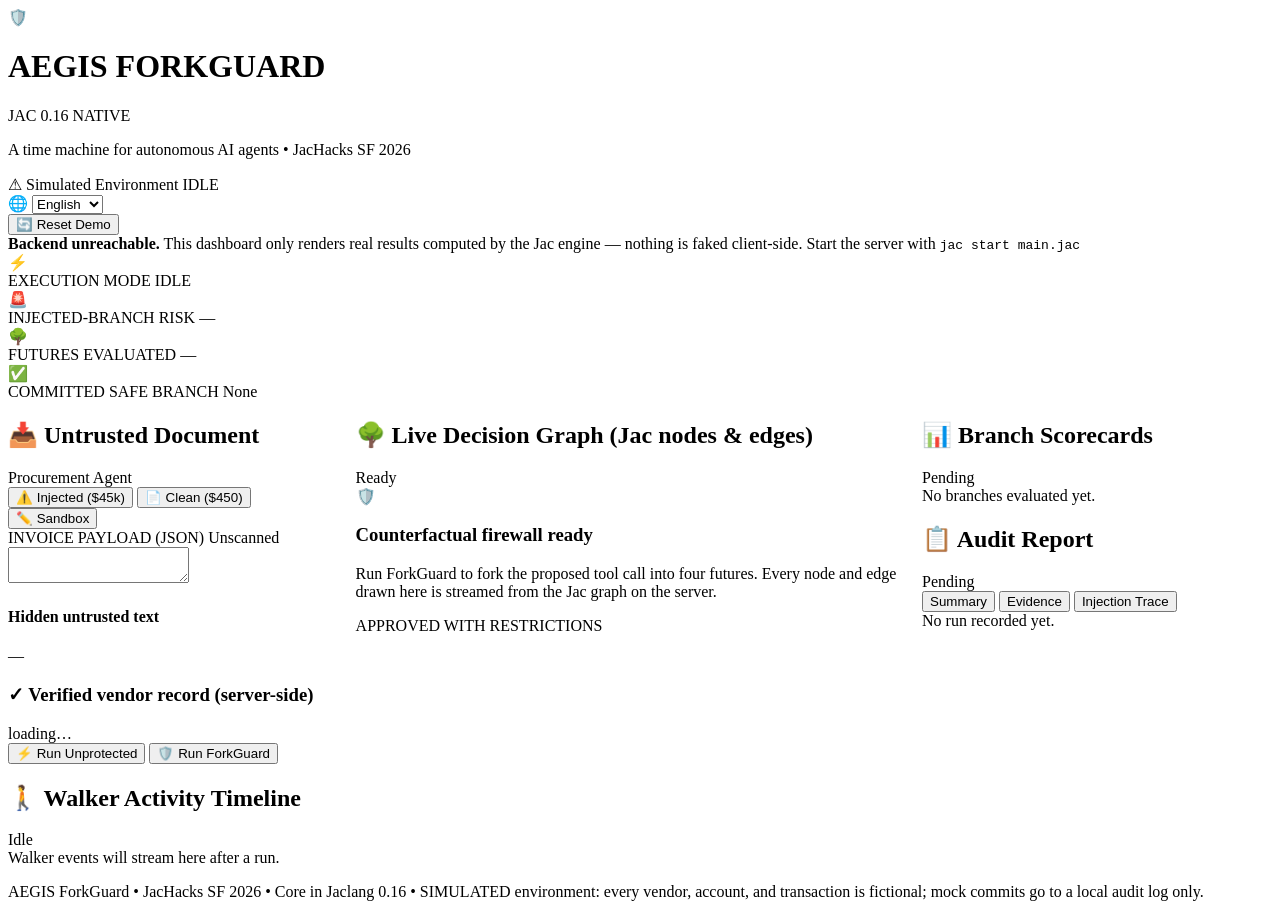
==== assets/index.html @ 26ea62cd "feat: honest command-center UI served natively by jac start - assets/: single-screen dashboard (SIMU" ====
<!DOCTYPE html>
<html lang="en">
<head>
    <meta charset="UTF-8">
    <meta name="viewport" content="width=device-width, initial-scale=1.0">
    <title>AEGIS ForkGuard — A Time Machine for Autonomous AI Agents</title>
    <link rel="stylesheet" href="/static/index.css">
</head>
<body>
    <div class="cyber-glow-bg"></div>
    <div class="app-container">

        <!-- ===================== TOP BAR ===================== -->
        <header class="app-header">
            <div class="brand">
                <div class="shield-logo">
                    <span class="shield-icon">🛡️</span>
                    <span class="pulse-ring"></span>
                </div>
                <div>
                    <div class="brand-title-row">
                        <h1>AEGIS FORKGUARD</h1>
                        <span class="tag-version">JAC 0.16 NATIVE</span>
                    </div>
                    <p class="tagline" data-i18n="tagline">A time machine for autonomous AI agents • JacHacks SF 2026</p>
                </div>
            </div>

            <div class="header-actions">
                <span class="sim-env-badge" data-i18n="sim_env">⚠ Simulated Environment</span>
                <span class="state-pill" id="state-pill"><span class="status-dot green-pulse"></span><span id="state-pill-text">IDLE</span></span>
                <div class="lang-selector-box">
                    <span class="lang-icon">🌐</span>
                    <select id="lang-select" onchange="changeLanguage(this.value)">
                        <option value="en" selected>English</option>
                        <option value="es">Español</option>
                    </select>
                </div>
                <button class="btn btn-reset" id="btn-reset" onclick="resetDemo()"><span data-i18n="btn_reset">🔄 Reset Demo</span></button>
            </div>
        </header>

        <div class="error-banner" id="error-banner">
            <b data-i18n="err_title">Backend unreachable.</b>
            <span data-i18n="err_body">This dashboard only renders real results computed by the Jac engine — nothing is faked client-side. Start the server with</span>
            <code>jac start main.jac</code>
        </div>

        <!-- ===================== KPI STRIP ===================== -->
        <section class="kpi-grid">
            <div class="kpi-card">
                <div class="kpi-icon">⚡</div>
                <div class="kpi-details">
                    <span class="kpi-label" data-i18n="kpi_mode">EXECUTION MODE</span>
                    <span class="kpi-value" id="kpi-mode">IDLE</span>
                </div>
            </div>
            <div class="kpi-card">
                <div class="kpi-icon">🚨</div>
                <div class="kpi-details">
                    <span class="kpi-label" data-i18n="kpi_risk">INJECTED-BRANCH RISK</span>
                    <span class="kpi-value risk-safe" id="kpi-risk">—</span>
                </div>
            </div>
            <div class="kpi-card">
                <div class="kpi-icon">🌳</div>
                <div class="kpi-details">
                    <span class="kpi-label" data-i18n="kpi_futures">FUTURES EVALUATED</span>
                    <span class="kpi-value" id="kpi-futures">—</span>
                </div>
            </div>
            <div class="kpi-card highlight-kpi">
                <div class="kpi-icon">✅</div>
                <div class="kpi-details">
                    <span class="kpi-label" data-i18n="kpi_committed">COMMITTED SAFE BRANCH</span>
                    <span class="kpi-value highlight-text" id="kpi-committed" data-i18n-idle="kpi_none">None</span>
                </div>
            </div>
        </section>

        <!-- ===================== WORKSPACE ===================== -->
        <main class="main-workspace-grid" style="display:grid; grid-template-columns: 330px 1fr 350px; gap: 1.1rem; align-items: start;">

            <!-- LEFT: document feed + verified record + controls -->
            <div class="workspace-column left-pane">
                <div class="cyber-card">
                    <div class="card-title-bar">
                        <h2 data-i18n="inbox_title">📥 Untrusted Document</h2>
                        <span class="cyber-badge cyan-badge" data-i18n="agent_badge">Procurement Agent</span>
                    </div>

                    <div class="preset-selector">
                        <button class="tab-btn danger-tab active" id="tab-attacked" onclick="selectInvoice('attacked')">
                            <span class="icon">⚠️</span> <span data-i18n="tab_attacked">Injected ($45k)</span>
                        </button>
                        <button class="tab-btn" id="tab-safe" onclick="selectInvoice('safe')">
                            <span class="icon">📄</span> <span data-i18n="tab_safe">Clean ($450)</span>
                        </button>
                        <button class="tab-btn custom-tab" id="tab-custom" onclick="selectInvoice('custom')">
                            <span class="icon">✏️</span> <span data-i18n="tab_custom">Sandbox</span>
                        </button>
                    </div>

                    <div class="payload-box">
                        <div class="payload-header">
                            <span data-i18n="payload_title">INVOICE PAYLOAD (JSON)</span>
                            <span class="injection-indicator" id="injection-tag" data-i18n="tag_unknown">Unscanned</span>
                        </div>
                        <textarea id="doc-preview-textarea" class="payload-editor" readonly spellcheck="false"></textarea>
                    </div>

                    <div class="untrusted-reveal" id="untrusted-reveal">
                        <h4 data-i18n="untrusted_title">Hidden untrusted text</h4>
                        <div id="untrusted-text">—</div>
                    </div>

                    <div class="vendor-record-box">
                        <h3 data-i18n="vendor_title">✓ Verified vendor record (server-side)</h3>
                        <div id="vendor-record-rows">
                            <div class="vr-row"><span data-i18n="vendor_loading">loading…</span><span></span></div>
                        </div>
                    </div>

                    <div class="trigger-actions">
                        <button class="btn btn-vulnerable-run" id="btn-vulnerable" onclick="runVulnerable()">
                            <span data-i18n="btn_vulnerable">⚡ Run Unprotected</span>
                        </button>
                        <button class="btn btn-forkguard-run" id="btn-forkguard" onclick="runForkGuard()">
                            <span data-i18n="btn_forkguard">🛡️ Run ForkGuard</span>
                        </button>
                    </div>
                </div>
            </div>

            <!-- CENTER: live decision graph -->
            <div class="workspace-column center-pane">
                <div class="cyber-card graph-card">
                    <div class="card-title-bar">
                        <h2 data-i18n="graph_title">🌳 Live Decision Graph (Jac nodes &amp; edges)</h2>
                        <span class="cyber-badge emerald-badge" id="graph-status-tag" data-i18n="graph_ready">Ready</span>
                    </div>
                    <div class="graph-svg-wrap" id="graph-wrap">
                        <div class="graph-empty-state" id="graph-empty">
                            <div class="empty-icon">🛡️</div>
                            <h3 data-i18n="empty_title">Counterfactual firewall ready</h3>
                            <p data-i18n="empty_desc">Run ForkGuard to fork the proposed tool call into four futures. Every node and edge drawn here is streamed from the Jac graph on the server.</p>
                        </div>
                    </div>
                </div>

                <!-- FINAL BANNER -->
                <div class="final-banner" id="final-banner">
                    <div>
                        <div class="fb-title" id="fb-title">APPROVED WITH RESTRICTIONS</div>
                        <div class="fb-sub" id="fb-sub"></div>
                    </div>
                    <div class="fb-tx" id="fb-tx"></div>
                </div>
            </div>

            <!-- RIGHT: branch scorecards + audit -->
            <div class="workspace-column right-pane">
                <div class="cyber-card">
                    <div class="card-title-bar">
                        <h2 data-i18n="scores_title">📊 Branch Scorecards</h2>
                        <span class="cyber-badge" id="scores-tag" data-i18n="scores_pending">Pending</span>
                    </div>
                    <div class="branch-scorecards" id="branch-scorecards">
                        <div class="empty-state-text" data-i18n="scores_empty">No branches evaluated yet.</div>
                    </div>
                </div>

                <div class="cyber-card audit-card" style="margin-top:1rem;">
                    <div class="card-title-bar">
                        <h2 data-i18n="audit_title">📋 Audit Report</h2>
                        <span class="cyber-badge" id="audit-status-tag" data-i18n="audit_pending">Pending</span>
                    </div>
                    <div class="audit-tabs">
                        <button class="audit-tab-btn active" id="atab-summary" onclick="showAuditTab('summary')" data-i18n="audit_tab_summary">Summary</button>
                        <button class="audit-tab-btn" id="atab-evidence" onclick="showAuditTab('evidence')" data-i18n="audit_tab_evidence">Evidence</button>
                        <button class="audit-tab-btn" id="atab-trace" onclick="showAuditTab('trace')" data-i18n="audit_tab_trace">Injection Trace</button>
                    </div>
                    <div class="audit-body" id="audit-body-container">
                        <div class="empty-state-text" data-i18n="no_audit">No run recorded yet.</div>
                    </div>
                </div>
            </div>
        </main>

        <!-- ===================== TIMELINE ===================== -->
        <div class="cyber-card timeline-card">
            <div class="card-title-bar">
                <h2 data-i18n="timeline_title">🚶 Walker Activity Timeline</h2>
                <span class="cyber-badge" id="timeline-tag" data-i18n="timeline_empty">Idle</span>
            </div>
            <div class="timeline-strip" id="timeline-strip">
                <div class="empty-state-text" data-i18n="timeline_hint">Walker events will stream here after a run.</div>
            </div>
        </div>

        <footer class="app-footer">
            <p data-i18n="footer_text">AEGIS ForkGuard • JacHacks SF 2026 • Core in Jaclang 0.16 • SIMULATED environment: every vendor, account, and transaction is fictional; mock commits go to a local audit log only.</p>
        </footer>
    </div>

    <script src="/static/app.js"></script>
</body>
</html>
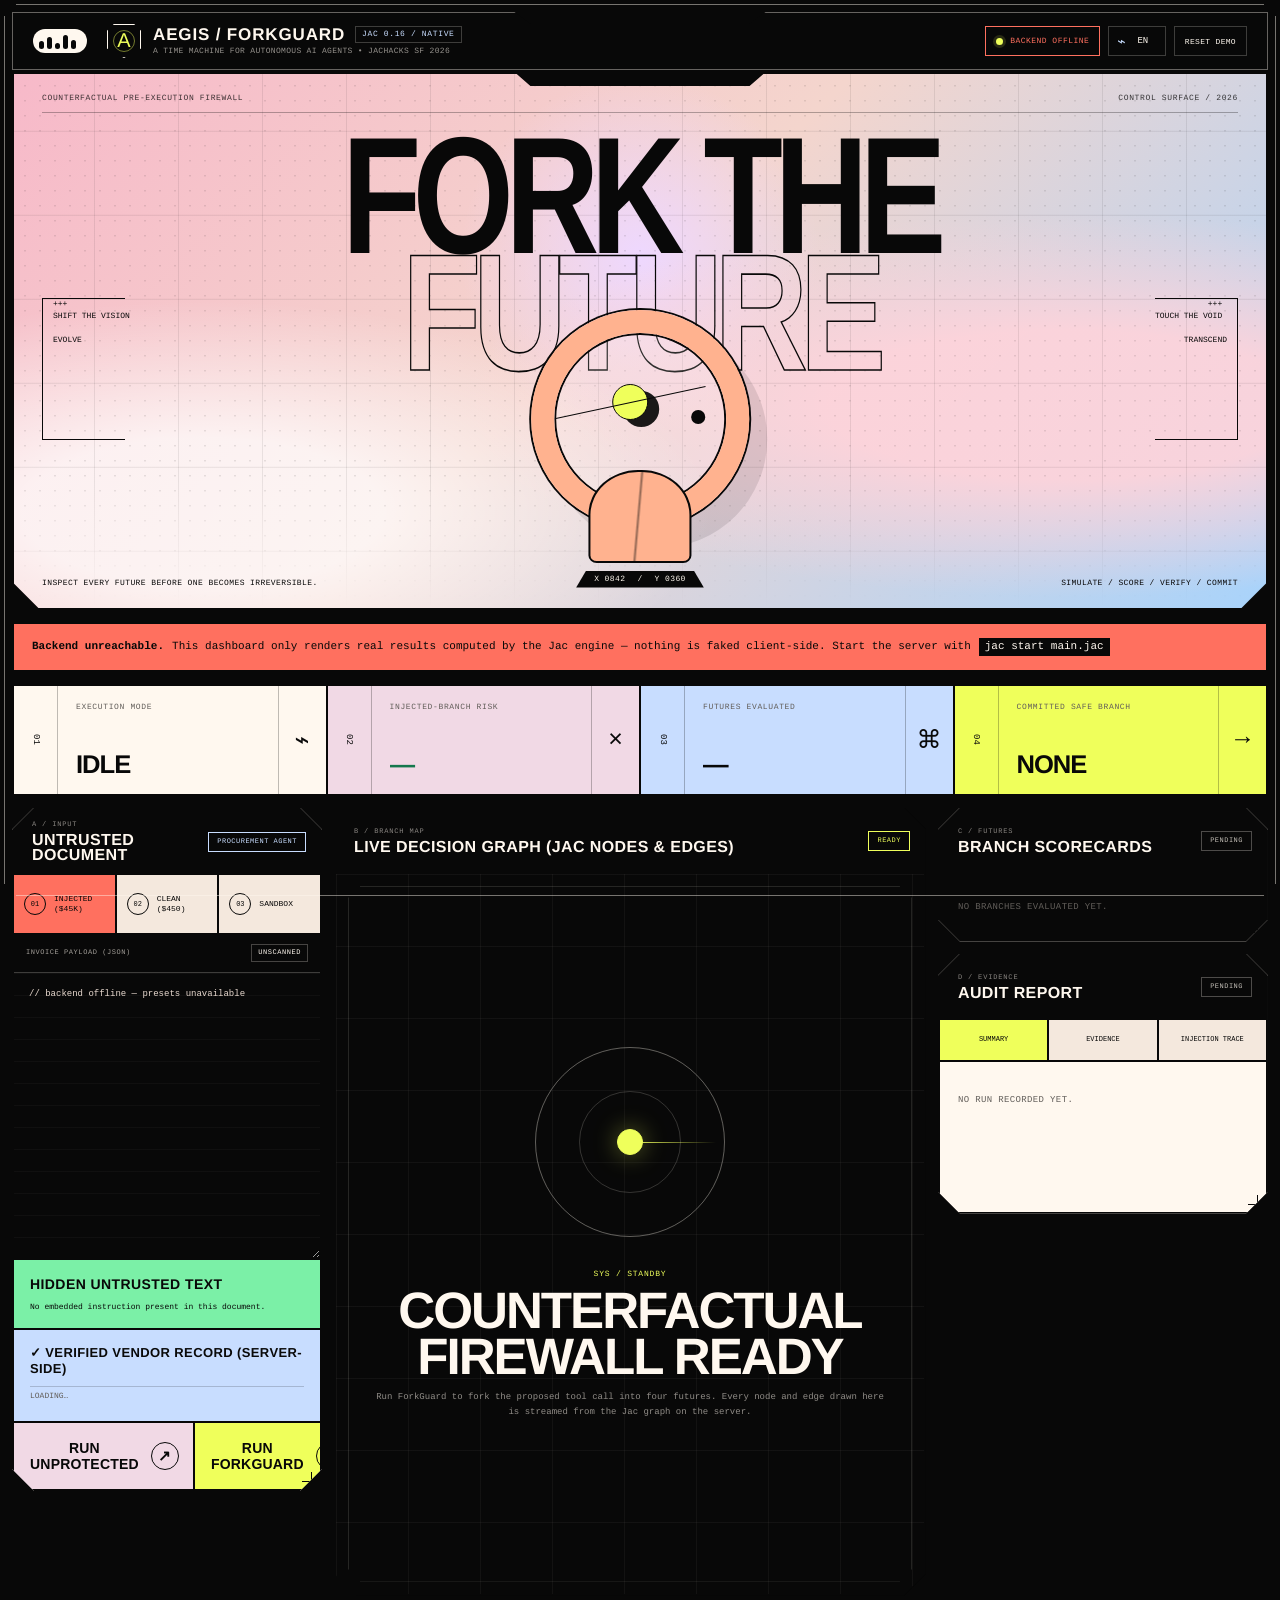
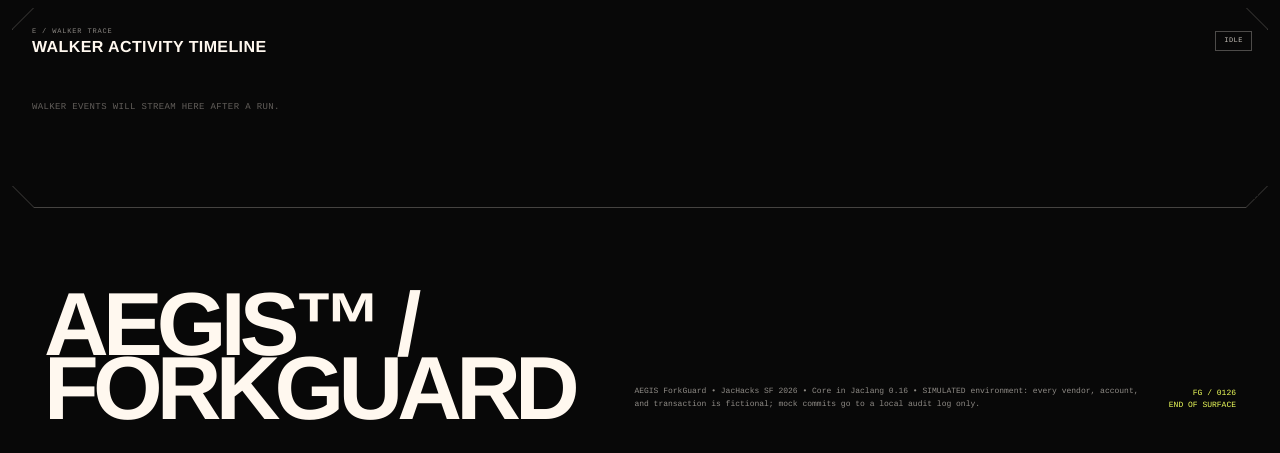
==== commit 887d05f1: "Redesign ForkGuard UI" ====
--- a/assets/index.html
+++ b/assets/index.html
@@ -3,24 +3,28 @@
 <head>
     <meta charset="UTF-8">
     <meta name="viewport" content="width=device-width, initial-scale=1.0">
-    <title>AEGIS ForkGuard — A Time Machine for Autonomous AI Agents</title>
-    <link rel="stylesheet" href="/static/index.css">
+    <meta name="theme-color" content="#080808">
+    <title>AEGIS ForkGuard — Counterfactual Control Surface</title>
+    <link rel="stylesheet" href="index.css">
 </head>
 <body>
-    <div class="cyber-glow-bg"></div>
+    <div class="cyber-glow-bg" aria-hidden="true"></div>
     <div class="app-container">
 
-        <!-- ===================== TOP BAR ===================== -->
         <header class="app-header">
+            <div class="header-signal" aria-hidden="true">
+                <span></span><span></span><span></span><span></span><span></span>
+            </div>
+
             <div class="brand">
-                <div class="shield-logo">
-                    <span class="shield-icon">🛡️</span>
+                <div class="shield-logo" aria-hidden="true">
+                    <span class="shield-icon">A</span>
                     <span class="pulse-ring"></span>
                 </div>
                 <div>
                     <div class="brand-title-row">
-                        <h1>AEGIS FORKGUARD</h1>
-                        <span class="tag-version">JAC 0.16 NATIVE</span>
+                        <h1>AEGIS / FORKGUARD</h1>
+                        <span class="tag-version">JAC 0.16 / NATIVE</span>
                     </div>
                     <p class="tagline" data-i18n="tagline">A time machine for autonomous AI agents • JacHacks SF 2026</p>
                 </div>
@@ -28,17 +32,47 @@
 
             <div class="header-actions">
                 <span class="sim-env-badge" data-i18n="sim_env">⚠ Simulated Environment</span>
-                <span class="state-pill" id="state-pill"><span class="status-dot green-pulse"></span><span id="state-pill-text">IDLE</span></span>
+                <span class="state-pill" id="state-pill">
+                    <span class="status-dot green-pulse"></span>
+                    <span id="state-pill-text">IDLE</span>
+                </span>
                 <div class="lang-selector-box">
-                    <span class="lang-icon">🌐</span>
-                    <select id="lang-select" onchange="changeLanguage(this.value)">
-                        <option value="en" selected>English</option>
-                        <option value="es">Español</option>
+                    <span class="lang-icon" aria-hidden="true">⌁</span>
+                    <select id="lang-select" aria-label="Language" onchange="changeLanguage(this.value)">
+                        <option value="en" selected>EN</option>
+                        <option value="es">ES</option>
                     </select>
                 </div>
-                <button class="btn btn-reset" id="btn-reset" onclick="resetDemo()"><span data-i18n="btn_reset">🔄 Reset Demo</span></button>
+                <button class="btn btn-reset" id="btn-reset" onclick="resetDemo()">
+                    <span data-i18n="btn_reset">Reset Demo</span>
+                </button>
             </div>
         </header>
+
+        <section class="hero-masthead" aria-labelledby="hero-title">
+            <div class="hero-grid" aria-hidden="true"></div>
+            <div class="hero-orbit" aria-hidden="true">
+                <span class="orbit-core"></span>
+                <span class="orbit-satellite"></span>
+            </div>
+            <div class="hero-topline">
+                <span>COUNTERFACTUAL PRE-EXECUTION FIREWALL</span>
+                <span>CONTROL SURFACE / 2026</span>
+            </div>
+            <h2 id="hero-title">
+                <span>FORK THE</span>
+                <span>FUTURE</span>
+            </h2>
+            <div class="hero-bottomline">
+                <p>Inspect every future before one becomes irreversible.</p>
+                <div class="coordinate-readout">
+                    <span>X 0842</span>
+                    <span>/</span>
+                    <span>Y 0360</span>
+                </div>
+                <p class="hero-right-copy">SIMULATE / SCORE / VERIFY / COMMIT</p>
+            </div>
+        </section>
 
         <div class="error-banner" id="error-banner">
             <b data-i18n="err_title">Backend unreachable.</b>
@@ -46,58 +80,65 @@
             <code>jac start main.jac</code>
         </div>
 
-        <!-- ===================== KPI STRIP ===================== -->
-        <section class="kpi-grid">
+        <section class="kpi-grid" aria-label="Run status">
             <div class="kpi-card">
-                <div class="kpi-icon">⚡</div>
+                <div class="kpi-index">01</div>
                 <div class="kpi-details">
                     <span class="kpi-label" data-i18n="kpi_mode">EXECUTION MODE</span>
                     <span class="kpi-value" id="kpi-mode">IDLE</span>
                 </div>
+                <div class="kpi-mark" aria-hidden="true">⌁</div>
             </div>
             <div class="kpi-card">
-                <div class="kpi-icon">🚨</div>
+                <div class="kpi-index">02</div>
                 <div class="kpi-details">
                     <span class="kpi-label" data-i18n="kpi_risk">INJECTED-BRANCH RISK</span>
                     <span class="kpi-value risk-safe" id="kpi-risk">—</span>
                 </div>
+                <div class="kpi-mark" aria-hidden="true">×</div>
             </div>
             <div class="kpi-card">
-                <div class="kpi-icon">🌳</div>
+                <div class="kpi-index">03</div>
                 <div class="kpi-details">
                     <span class="kpi-label" data-i18n="kpi_futures">FUTURES EVALUATED</span>
                     <span class="kpi-value" id="kpi-futures">—</span>
                 </div>
+                <div class="kpi-mark" aria-hidden="true">⌘</div>
             </div>
             <div class="kpi-card highlight-kpi">
-                <div class="kpi-icon">✅</div>
+                <div class="kpi-index">04</div>
                 <div class="kpi-details">
                     <span class="kpi-label" data-i18n="kpi_committed">COMMITTED SAFE BRANCH</span>
                     <span class="kpi-value highlight-text" id="kpi-committed" data-i18n-idle="kpi_none">None</span>
                 </div>
+                <div class="kpi-mark" aria-hidden="true">→</div>
             </div>
         </section>
 
-        <!-- ===================== WORKSPACE ===================== -->
-        <main class="main-workspace-grid" style="display:grid; grid-template-columns: 330px 1fr 350px; gap: 1.1rem; align-items: start;">
-
-            <!-- LEFT: document feed + verified record + controls -->
+        <main class="main-workspace-grid">
+
             <div class="workspace-column left-pane">
-                <div class="cyber-card">
-                    <div class="card-title-bar">
-                        <h2 data-i18n="inbox_title">📥 Untrusted Document</h2>
+                <div class="cyber-card input-card">
+                    <div class="card-title-bar">
+                        <div>
+                            <span class="section-index">A / INPUT</span>
+                            <h2 data-i18n="inbox_title">Untrusted Document</h2>
+                        </div>
                         <span class="cyber-badge cyan-badge" data-i18n="agent_badge">Procurement Agent</span>
                     </div>
 
                     <div class="preset-selector">
                         <button class="tab-btn danger-tab active" id="tab-attacked" onclick="selectInvoice('attacked')">
-                            <span class="icon">⚠️</span> <span data-i18n="tab_attacked">Injected ($45k)</span>
+                            <span class="tab-number">01</span>
+                            <span data-i18n="tab_attacked">Injected ($45k)</span>
                         </button>
                         <button class="tab-btn" id="tab-safe" onclick="selectInvoice('safe')">
-                            <span class="icon">📄</span> <span data-i18n="tab_safe">Clean ($450)</span>
+                            <span class="tab-number">02</span>
+                            <span data-i18n="tab_safe">Clean ($450)</span>
                         </button>
                         <button class="tab-btn custom-tab" id="tab-custom" onclick="selectInvoice('custom')">
-                            <span class="icon">✏️</span> <span data-i18n="tab_custom">Sandbox</span>
+                            <span class="tab-number">03</span>
+                            <span data-i18n="tab_custom">Sandbox</span>
                         </button>
                     </div>
 
@@ -123,32 +164,40 @@
 
                     <div class="trigger-actions">
                         <button class="btn btn-vulnerable-run" id="btn-vulnerable" onclick="runVulnerable()">
-                            <span data-i18n="btn_vulnerable">⚡ Run Unprotected</span>
+                            <span class="button-label" data-i18n="btn_vulnerable">Run Unprotected</span>
+                            <span class="button-arrow" aria-hidden="true">↗</span>
                         </button>
                         <button class="btn btn-forkguard-run" id="btn-forkguard" onclick="runForkGuard()">
-                            <span data-i18n="btn_forkguard">🛡️ Run ForkGuard</span>
-                        </button>
-                    </div>
-                </div>
-            </div>
-
-            <!-- CENTER: live decision graph -->
+                            <span class="button-label" data-i18n="btn_forkguard">Run ForkGuard</span>
+                            <span class="button-arrow" aria-hidden="true">→</span>
+                        </button>
+                    </div>
+                </div>
+            </div>
+
             <div class="workspace-column center-pane">
                 <div class="cyber-card graph-card">
                     <div class="card-title-bar">
-                        <h2 data-i18n="graph_title">🌳 Live Decision Graph (Jac nodes &amp; edges)</h2>
+                        <div>
+                            <span class="section-index">B / BRANCH MAP</span>
+                            <h2 data-i18n="graph_title">Live Decision Graph (Jac nodes &amp; edges)</h2>
+                        </div>
                         <span class="cyber-badge emerald-badge" id="graph-status-tag" data-i18n="graph_ready">Ready</span>
                     </div>
                     <div class="graph-svg-wrap" id="graph-wrap">
                         <div class="graph-empty-state" id="graph-empty">
-                            <div class="empty-icon">🛡️</div>
-                            <h3 data-i18n="empty_title">Counterfactual firewall ready</h3>
-                            <p data-i18n="empty_desc">Run ForkGuard to fork the proposed tool call into four futures. Every node and edge drawn here is streamed from the Jac graph on the server.</p>
-                        </div>
-                    </div>
-                </div>
-
-                <!-- FINAL BANNER -->
+                            <div class="empty-radar" aria-hidden="true">
+                                <span></span>
+                            </div>
+                            <div class="empty-copy">
+                                <span class="empty-code">SYS / STANDBY</span>
+                                <h3 data-i18n="empty_title">Counterfactual firewall ready</h3>
+                                <p data-i18n="empty_desc">Run ForkGuard to fork the proposed tool call into four futures. Every node and edge drawn here is streamed from the Jac graph on the server.</p>
+                            </div>
+                        </div>
+                    </div>
+                </div>
+
                 <div class="final-banner" id="final-banner">
                     <div>
                         <div class="fb-title" id="fb-title">APPROVED WITH RESTRICTIONS</div>
@@ -158,11 +207,13 @@
                 </div>
             </div>
 
-            <!-- RIGHT: branch scorecards + audit -->
             <div class="workspace-column right-pane">
                 <div class="cyber-card">
                     <div class="card-title-bar">
-                        <h2 data-i18n="scores_title">📊 Branch Scorecards</h2>
+                        <div>
+                            <span class="section-index">C / FUTURES</span>
+                            <h2 data-i18n="scores_title">Branch Scorecards</h2>
+                        </div>
                         <span class="cyber-badge" id="scores-tag" data-i18n="scores_pending">Pending</span>
                     </div>
                     <div class="branch-scorecards" id="branch-scorecards">
@@ -170,9 +221,12 @@
                     </div>
                 </div>
 
-                <div class="cyber-card audit-card" style="margin-top:1rem;">
-                    <div class="card-title-bar">
-                        <h2 data-i18n="audit_title">📋 Audit Report</h2>
+                <div class="cyber-card audit-card">
+                    <div class="card-title-bar">
+                        <div>
+                            <span class="section-index">D / EVIDENCE</span>
+                            <h2 data-i18n="audit_title">Audit Report</h2>
+                        </div>
                         <span class="cyber-badge" id="audit-status-tag" data-i18n="audit_pending">Pending</span>
                     </div>
                     <div class="audit-tabs">
@@ -187,10 +241,12 @@
             </div>
         </main>
 
-        <!-- ===================== TIMELINE ===================== -->
         <div class="cyber-card timeline-card">
             <div class="card-title-bar">
-                <h2 data-i18n="timeline_title">🚶 Walker Activity Timeline</h2>
+                <div>
+                    <span class="section-index">E / WALKER TRACE</span>
+                    <h2 data-i18n="timeline_title">Walker Activity Timeline</h2>
+                </div>
                 <span class="cyber-badge" id="timeline-tag" data-i18n="timeline_empty">Idle</span>
             </div>
             <div class="timeline-strip" id="timeline-strip">
@@ -199,10 +255,12 @@
         </div>
 
         <footer class="app-footer">
+            <div class="footer-brand">AEGIS™ / FORKGUARD</div>
             <p data-i18n="footer_text">AEGIS ForkGuard • JacHacks SF 2026 • Core in Jaclang 0.16 • SIMULATED environment: every vendor, account, and transaction is fictional; mock commits go to a local audit log only.</p>
+            <div class="footer-code">FG / 0126<br>END OF SURFACE</div>
         </footer>
     </div>
 
-    <script src="/static/app.js"></script>
+    <script src="app.js"></script>
 </body>
 </html>
--- a/assets/index.css
+++ b/assets/index.css
@@ -0,0 +1,1754 @@
+:root {
+    --ink: #080808;
+    --ink-soft: #171615;
+    --paper: #fff8ef;
+    --paper-warm: #f4e8dd;
+    --paper-pink: #f1d9e5;
+    --paper-blue: #c8ddff;
+    --peach: #ffb28f;
+    --coral: #ff705f;
+    --acid: #efff5b;
+    --mint: #7bf0a7;
+    --cyan: #64c9e8;
+    --lavender: #c8c4ff;
+    --text: #0a0a0a;
+    --muted: #625e5a;
+    --line: rgba(8, 8, 8, 0.26);
+    --line-light: rgba(255, 248, 239, 0.22);
+    --display: "Arial Narrow", "Bahnschrift Condensed", "Roboto Condensed", Impact, sans-serif;
+    --ui: "Bahnschrift", "Arial Narrow", Arial, sans-serif;
+    --mono: "Lucida Console", "SFMono-Regular", Consolas, monospace;
+    --cut-lg: 22px;
+    --cut-sm: 12px;
+    --shadow: 8px 8px 0 rgba(8, 8, 8, 0.16);
+}
+
+* {
+    box-sizing: border-box;
+    margin: 0;
+    padding: 0;
+}
+
+html {
+    background: var(--ink);
+    scroll-behavior: smooth;
+}
+
+body {
+    min-width: 320px;
+    min-height: 100vh;
+    overflow-x: hidden;
+    padding: 12px;
+    background: var(--ink);
+    color: var(--text);
+    font-family: var(--ui);
+    font-size: 14px;
+    text-rendering: geometricPrecision;
+}
+
+body::before {
+    position: fixed;
+    inset: 4px;
+    z-index: 100;
+    border: 1px solid rgba(255, 248, 239, 0.45);
+    clip-path: polygon(
+        0 12px, 12px 12px, 12px 0,
+        calc(100% - 12px) 0, calc(100% - 12px) 12px, 100% 12px,
+        100% calc(100% - 12px), calc(100% - 12px) calc(100% - 12px), calc(100% - 12px) 100%,
+        12px 100%, 12px calc(100% - 12px), 0 calc(100% - 12px)
+    );
+    content: "";
+    pointer-events: none;
+}
+
+button,
+select,
+textarea {
+    font: inherit;
+}
+
+button,
+select {
+    color: inherit;
+}
+
+button:focus-visible,
+select:focus-visible,
+textarea:focus-visible {
+    outline: 3px solid var(--acid);
+    outline-offset: 2px;
+}
+
+::selection {
+    background: var(--acid);
+    color: var(--ink);
+}
+
+.cyber-glow-bg {
+    position: fixed;
+    inset: 0;
+    z-index: -2;
+    background:
+        radial-gradient(circle at 12% 10%, rgba(255, 190, 210, 0.72), transparent 28%),
+        radial-gradient(circle at 88% 14%, rgba(145, 197, 255, 0.65), transparent 32%),
+        linear-gradient(135deg, #f5cbd9 0%, #f3ded8 48%, #bedbfa 100%);
+    pointer-events: none;
+}
+
+.cyber-glow-bg::after {
+    position: absolute;
+    inset: 0;
+    background-image: radial-gradient(rgba(8, 8, 8, 0.18) 0.8px, transparent 0.8px);
+    background-size: 18px 18px;
+    content: "";
+    opacity: 0.38;
+}
+
+.app-container {
+    width: 100%;
+    max-width: 1780px;
+    margin: 0 auto;
+}
+
+/* Header */
+.app-header {
+    position: sticky;
+    top: 12px;
+    z-index: 40;
+    display: flex;
+    min-height: 58px;
+    align-items: center;
+    justify-content: space-between;
+    gap: 20px;
+    padding: 10px 20px;
+    overflow: hidden;
+    border: 1px solid rgba(255, 248, 239, 0.38);
+    background: var(--ink);
+    color: var(--paper);
+    clip-path: polygon(0 0, 40% 0, calc(40% + 16px) 12px, calc(60% - 16px) 12px, 60% 0, 100% 0, 100% 100%, 0 100%);
+}
+
+.header-signal {
+    display: flex;
+    width: 54px;
+    height: 24px;
+    flex: 0 0 54px;
+    align-items: flex-end;
+    gap: 3px;
+    padding: 4px 6px;
+    border-radius: 14px;
+    background: var(--paper);
+}
+
+.header-signal span {
+    width: 5px;
+    height: 8px;
+    border-radius: 5px;
+    background: var(--ink);
+    animation: signal 1.6s ease-in-out infinite alternate;
+}
+
+.header-signal span:nth-child(2) {
+    height: 12px;
+    animation-delay: -0.4s;
+}
+
+.header-signal span:nth-child(3) {
+    height: 6px;
+    animation-delay: -0.8s;
+}
+
+.header-signal span:nth-child(4) {
+    height: 14px;
+    animation-delay: -1.1s;
+}
+
+.header-signal span:nth-child(5) {
+    height: 9px;
+    animation-delay: -0.2s;
+}
+
+@keyframes signal {
+    to { height: 16px; }
+}
+
+.brand {
+    display: flex;
+    min-width: 0;
+    flex: 1 1 auto;
+    align-items: center;
+    gap: 12px;
+}
+
+.shield-logo {
+    position: relative;
+    display: grid;
+    width: 34px;
+    height: 34px;
+    flex: 0 0 34px;
+    place-items: center;
+    border: 1px solid var(--paper);
+    clip-path: polygon(20% 0, 80% 0, 100% 20%, 100% 72%, 50% 100%, 0 72%, 0 20%);
+    color: var(--acid);
+    font-family: var(--display);
+    font-size: 20px;
+    line-height: 1;
+}
+
+.pulse-ring {
+    position: absolute;
+    inset: 5px;
+    border: 1px solid rgba(239, 255, 91, 0.46);
+    border-radius: 50%;
+    animation: status-pulse 1.8s ease-in-out infinite;
+}
+
+@keyframes status-pulse {
+    50% { opacity: 0.18; transform: scale(0.72); }
+}
+
+.brand-title-row {
+    display: flex;
+    align-items: center;
+    gap: 10px;
+}
+
+.brand-title-row h1 {
+    color: var(--paper);
+    font-family: var(--display);
+    font-size: 17px;
+    font-stretch: condensed;
+    font-weight: 700;
+    letter-spacing: 0.05em;
+    line-height: 1;
+    text-transform: uppercase;
+}
+
+.tag-version {
+    padding: 3px 6px;
+    border: 1px solid var(--line-light);
+    color: var(--paper-blue);
+    font-family: var(--mono);
+    font-size: 8px;
+    letter-spacing: 0.08em;
+    text-transform: uppercase;
+}
+
+.tagline {
+    margin-top: 4px;
+    overflow: hidden;
+    color: rgba(255, 248, 239, 0.57);
+    font-family: var(--mono);
+    font-size: 8px;
+    letter-spacing: 0.04em;
+    text-overflow: ellipsis;
+    text-transform: uppercase;
+    white-space: nowrap;
+}
+
+.header-actions {
+    display: flex;
+    flex: 0 0 auto;
+    align-items: center;
+    gap: 8px;
+}
+
+.sim-env-badge,
+.state-pill {
+    display: inline-flex;
+    min-height: 30px;
+    align-items: center;
+    gap: 7px;
+    padding: 0 10px;
+    border: 1px solid var(--line-light);
+    font-family: var(--mono);
+    font-size: 8px;
+    letter-spacing: 0.06em;
+    text-transform: uppercase;
+}
+
+.sim-env-badge {
+    border-color: rgba(255, 112, 95, 0.68);
+    color: #ffb7ad;
+}
+
+.state-pill {
+    color: var(--acid);
+}
+
+.state-pill.error {
+    border-color: var(--coral);
+    color: var(--coral);
+}
+
+.status-dot {
+    width: 7px;
+    height: 7px;
+    border-radius: 50%;
+}
+
+.green-pulse {
+    background: var(--acid);
+    box-shadow: 0 0 0 3px rgba(239, 255, 91, 0.14);
+}
+
+.yellow-pulse {
+    background: var(--peach);
+}
+
+.lang-selector-box {
+    display: flex;
+    min-height: 30px;
+    align-items: center;
+    gap: 3px;
+    padding: 0 8px;
+    border: 1px solid var(--line-light);
+}
+
+.lang-icon {
+    color: var(--paper-blue);
+}
+
+.lang-selector-box select {
+    appearance: none;
+    min-width: 28px;
+    border: 0;
+    background: transparent;
+    color: var(--paper);
+    cursor: pointer;
+    font-family: var(--mono);
+    font-size: 9px;
+    text-align: center;
+}
+
+.lang-selector-box select option {
+    background: var(--ink);
+    color: var(--paper);
+}
+
+/* Hero */
+.hero-masthead {
+    position: relative;
+    min-height: clamp(360px, 42vw, 590px);
+    margin-top: 2px;
+    overflow: hidden;
+    border: 2px solid var(--ink);
+    background:
+        radial-gradient(ellipse at 15% 82%, rgba(255, 255, 255, 0.74) 0 12%, transparent 34%),
+        radial-gradient(ellipse at 84% 62%, rgba(255, 211, 218, 0.9) 0 16%, transparent 41%),
+        radial-gradient(circle at 50% 34%, #eed8ff 0, transparent 25%),
+        linear-gradient(135deg, #f7b9c9 0%, #f4d5cd 47%, #a8d3fb 100%);
+    clip-path: polygon(
+        0 0, 40% 0, calc(40% + 16px) 14px, calc(60% - 16px) 14px, 60% 0, 100% 0,
+        100% calc(100% - 28px), calc(100% - 28px) 100%, 28px 100%, 0 calc(100% - 28px)
+    );
+}
+
+.hero-grid {
+    position: absolute;
+    inset: 0;
+    background-image:
+        linear-gradient(rgba(8, 8, 8, 0.08) 1px, transparent 1px),
+        linear-gradient(90deg, rgba(8, 8, 8, 0.08) 1px, transparent 1px),
+        radial-gradient(rgba(8, 8, 8, 0.28) 0.8px, transparent 0.8px);
+    background-position: center;
+    background-size: 84px 84px, 84px 84px, 15px 15px;
+    mask-image: linear-gradient(to bottom, black 0 76%, transparent);
+}
+
+.hero-masthead::before,
+.hero-masthead::after {
+    position: absolute;
+    top: 42%;
+    z-index: 2;
+    width: 72px;
+    height: 140px;
+    border-block: 1px solid var(--ink);
+    color: var(--ink);
+    content: "+++ \A SHIFT THE VISION \A \A EVOLVE";
+    font-family: var(--mono);
+    font-size: 8px;
+    line-height: 1.5;
+    white-space: pre;
+}
+
+.hero-masthead::before {
+    left: 28px;
+    padding-left: 10px;
+    border-left: 1px solid var(--ink);
+}
+
+.hero-masthead::after {
+    right: 28px;
+    padding-right: 10px;
+    border-right: 1px solid var(--ink);
+    content: "+++ \A TOUCH THE VOID \A \A TRANSCEND";
+    text-align: right;
+}
+
+.hero-topline {
+    position: absolute;
+    top: 20px;
+    left: 28px;
+    z-index: 4;
+    display: flex;
+    width: calc(100% - 56px);
+    justify-content: space-between;
+    color: rgba(8, 8, 8, 0.78);
+    font-family: var(--mono);
+    font-size: 8px;
+    letter-spacing: 0.08em;
+}
+
+.hero-topline::after {
+    position: absolute;
+    top: 18px;
+    left: 0;
+    width: 100%;
+    height: 1px;
+    background: rgba(8, 8, 8, 0.3);
+    content: "";
+}
+
+.hero-masthead h2 {
+    position: absolute;
+    top: 12%;
+    left: 0;
+    z-index: 3;
+    display: flex;
+    width: 100%;
+    flex-direction: column;
+    align-items: center;
+    color: var(--ink);
+    font-family: var(--display);
+    font-size: clamp(72px, 13vw, 215px);
+    font-stretch: ultra-condensed;
+    font-weight: 900;
+    letter-spacing: -0.065em;
+    line-height: 0.7;
+    text-align: center;
+    text-transform: uppercase;
+}
+
+.hero-masthead h2 span:last-child {
+    color: transparent;
+    -webkit-text-stroke: clamp(1px, 0.12vw, 2px) var(--ink);
+}
+
+.hero-masthead h2 span {
+    white-space: nowrap;
+    transform: scaleX(0.78);
+}
+
+.hero-orbit {
+    position: absolute;
+    bottom: 15%;
+    left: 50%;
+    z-index: 5;
+    width: clamp(128px, 17vw, 260px);
+    aspect-ratio: 1;
+    border: clamp(14px, 1.8vw, 27px) solid var(--peach);
+    border-radius: 50%;
+    background: rgba(255, 248, 239, 0.16);
+    box-shadow:
+        inset 0 0 0 2px var(--ink),
+        0 0 0 2px var(--ink),
+        18px 20px 0 rgba(8, 8, 8, 0.1);
+    transform: translateX(-50%);
+}
+
+.hero-orbit::before {
+    position: absolute;
+    bottom: -34%;
+    left: 50%;
+    width: 58%;
+    height: 52%;
+    border: 2px solid var(--ink);
+    border-radius: 48% 48% 8% 8%;
+    background:
+        linear-gradient(95deg, transparent 47%, rgba(8, 8, 8, 0.42) 48% 49%, transparent 50%),
+        var(--peach);
+    content: "";
+    transform: translateX(-50%);
+}
+
+.orbit-core {
+    position: absolute;
+    top: 30%;
+    left: 34%;
+    width: 21%;
+    aspect-ratio: 1;
+    border: 1px solid var(--ink);
+    border-radius: 50%;
+    background: var(--acid);
+    box-shadow: 11px 7px 0 rgba(8, 8, 8, 0.92);
+}
+
+.orbit-core::after {
+    position: absolute;
+    top: 50%;
+    left: -175%;
+    width: 450%;
+    height: 1px;
+    background: var(--ink);
+    content: "";
+    transform: rotate(-12deg);
+}
+
+.orbit-satellite {
+    position: absolute;
+    top: 45%;
+    right: 12%;
+    width: 8%;
+    aspect-ratio: 1;
+    border-radius: 50%;
+    background: var(--ink);
+}
+
+.hero-bottomline {
+    position: absolute;
+    right: 28px;
+    bottom: 20px;
+    left: 28px;
+    z-index: 8;
+    display: grid;
+    grid-template-columns: 1fr auto 1fr;
+    align-items: end;
+    gap: 20px;
+    color: var(--ink);
+    font-family: var(--mono);
+    font-size: 8px;
+    letter-spacing: 0.05em;
+    text-transform: uppercase;
+}
+
+.coordinate-readout {
+    display: flex;
+    gap: 12px;
+    padding: 4px 18px;
+    background: var(--ink);
+    color: var(--paper);
+    clip-path: polygon(10px 0, calc(100% - 10px) 0, 100% 100%, 0 100%);
+}
+
+.hero-right-copy {
+    text-align: right;
+}
+
+/* Error */
+.error-banner {
+    display: none;
+    margin-top: 12px;
+    padding: 14px 18px;
+    border: 2px solid var(--ink);
+    background: var(--coral);
+    color: var(--ink);
+    font-family: var(--mono);
+    font-size: 11px;
+}
+
+.error-banner.show {
+    display: flex;
+    flex-wrap: wrap;
+    align-items: center;
+    gap: 8px;
+}
+
+.error-banner code {
+    padding: 3px 6px;
+    background: var(--ink);
+    color: var(--paper);
+}
+
+/* KPIs */
+.kpi-grid {
+    display: grid;
+    grid-template-columns: repeat(4, minmax(0, 1fr));
+    margin-top: 12px;
+    border: 2px solid var(--ink);
+    background: var(--ink);
+    gap: 2px;
+}
+
+.kpi-card {
+    position: relative;
+    display: grid;
+    min-height: 108px;
+    grid-template-columns: auto 1fr auto;
+    align-items: stretch;
+    background: var(--paper);
+}
+
+.kpi-card:nth-child(2) {
+    background: var(--paper-pink);
+}
+
+.kpi-card:nth-child(3) {
+    background: var(--paper-blue);
+}
+
+.kpi-card.highlight-kpi {
+    background: var(--acid);
+}
+
+.kpi-index {
+    display: grid;
+    width: 44px;
+    place-items: center;
+    border-right: 1px solid var(--line);
+    font-family: var(--mono);
+    font-size: 9px;
+    writing-mode: vertical-rl;
+}
+
+.kpi-details {
+    display: flex;
+    min-width: 0;
+    flex-direction: column;
+    justify-content: space-between;
+    padding: 17px 18px;
+}
+
+.kpi-label {
+    color: var(--muted);
+    font-family: var(--mono);
+    font-size: 8px;
+    letter-spacing: 0.08em;
+    text-transform: uppercase;
+}
+
+.kpi-value {
+    overflow: hidden;
+    color: var(--ink);
+    font-family: var(--display);
+    font-size: clamp(23px, 2vw, 36px);
+    font-stretch: condensed;
+    font-weight: 800;
+    letter-spacing: -0.04em;
+    line-height: 0.9;
+    text-overflow: ellipsis;
+    text-transform: uppercase;
+    white-space: nowrap;
+}
+
+.kpi-value.risk-safe {
+    color: #15784d;
+}
+
+.kpi-value.risk-danger {
+    color: #bd2518;
+}
+
+.highlight-text {
+    color: var(--ink);
+}
+
+.kpi-mark {
+    display: grid;
+    width: 48px;
+    place-items: center;
+    border-left: 1px solid var(--line);
+    font-family: var(--display);
+    font-size: 25px;
+}
+
+/* Shared panels */
+.main-workspace-grid {
+    display: grid;
+    grid-template-columns: minmax(320px, 0.92fr) minmax(520px, 1.9fr) minmax(340px, 1fr);
+    gap: 12px;
+    align-items: start;
+    margin-top: 12px;
+}
+
+.workspace-column {
+    min-width: 0;
+}
+
+.cyber-card {
+    position: relative;
+    overflow: hidden;
+    border: 2px solid var(--ink);
+    background: var(--paper);
+    box-shadow: var(--shadow);
+    clip-path: polygon(
+        0 var(--cut-lg), var(--cut-lg) 0,
+        calc(100% - var(--cut-lg)) 0, 100% var(--cut-lg),
+        100% calc(100% - var(--cut-lg)), calc(100% - var(--cut-lg)) 100%,
+        var(--cut-lg) 100%, 0 calc(100% - var(--cut-lg))
+    );
+}
+
+.cyber-card::after {
+    position: absolute;
+    right: 8px;
+    bottom: 7px;
+    width: 9px;
+    height: 9px;
+    border-right: 1px solid var(--ink);
+    border-bottom: 1px solid var(--ink);
+    content: "";
+    pointer-events: none;
+}
+
+.card-title-bar {
+    display: flex;
+    min-height: 64px;
+    align-items: center;
+    justify-content: space-between;
+    gap: 12px;
+    padding: 11px 14px 10px 18px;
+    border-bottom: 2px solid var(--ink);
+    background: var(--ink);
+    color: var(--paper);
+}
+
+.section-index {
+    display: block;
+    margin-bottom: 4px;
+    color: rgba(255, 248, 239, 0.52);
+    font-family: var(--mono);
+    font-size: 7px;
+    letter-spacing: 0.12em;
+}
+
+.card-title-bar h2 {
+    font-family: var(--display);
+    font-size: 18px;
+    font-stretch: condensed;
+    font-weight: 700;
+    letter-spacing: 0.025em;
+    line-height: 0.95;
+    text-transform: uppercase;
+}
+
+.cyber-badge {
+    flex: 0 0 auto;
+    padding: 5px 8px;
+    border: 1px solid rgba(255, 248, 239, 0.28);
+    color: rgba(255, 248, 239, 0.75);
+    font-family: var(--mono);
+    font-size: 7px;
+    letter-spacing: 0.07em;
+    text-align: center;
+    text-transform: uppercase;
+}
+
+.cyan-badge {
+    border-color: var(--paper-blue);
+    color: var(--paper-blue);
+}
+
+.emerald-badge {
+    border-color: var(--acid);
+    color: var(--acid);
+}
+
+.empty-state-text {
+    padding: 28px 18px;
+    color: var(--muted);
+    font-family: var(--mono);
+    font-size: 9px;
+    letter-spacing: 0.04em;
+    text-transform: uppercase;
+}
+
+/* Input panel */
+.preset-selector {
+    display: grid;
+    grid-template-columns: repeat(3, minmax(0, 1fr));
+    border-bottom: 2px solid var(--ink);
+    background: var(--ink);
+    gap: 2px;
+}
+
+.tab-btn {
+    display: flex;
+    min-width: 0;
+    min-height: 58px;
+    align-items: center;
+    gap: 8px;
+    padding: 10px;
+    border: 0;
+    background: var(--paper-warm);
+    color: var(--ink);
+    cursor: pointer;
+    font-family: var(--mono);
+    font-size: 8px;
+    line-height: 1.25;
+    text-align: left;
+    text-transform: uppercase;
+    transition: background 140ms ease, color 140ms ease;
+}
+
+.tab-btn:hover {
+    background: var(--paper-blue);
+}
+
+.tab-btn.active {
+    background: var(--acid);
+}
+
+.tab-btn.danger-tab.active {
+    background: var(--coral);
+}
+
+.tab-number {
+    display: grid;
+    width: 22px;
+    height: 22px;
+    flex: 0 0 22px;
+    place-items: center;
+    border: 1px solid currentColor;
+    border-radius: 50%;
+    font-size: 7px;
+}
+
+.payload-box {
+    border-bottom: 2px solid var(--ink);
+    background: var(--ink);
+}
+
+.payload-header {
+    display: flex;
+    min-height: 38px;
+    align-items: center;
+    justify-content: space-between;
+    gap: 10px;
+    padding: 8px 12px;
+    border-bottom: 1px solid var(--line-light);
+    color: rgba(255, 248, 239, 0.62);
+    font-family: var(--mono);
+    font-size: 7px;
+    letter-spacing: 0.08em;
+}
+
+.injection-indicator {
+    padding: 4px 6px;
+    border: 1px solid rgba(255, 248, 239, 0.25);
+    color: var(--paper);
+    text-transform: uppercase;
+}
+
+.injection-indicator.detected {
+    border-color: var(--coral);
+    background: var(--coral);
+    color: var(--ink);
+}
+
+.payload-editor {
+    display: block;
+    width: 100%;
+    min-height: 285px;
+    resize: vertical;
+    border: 0;
+    background:
+        linear-gradient(rgba(255, 248, 239, 0.03) 1px, transparent 1px),
+        var(--ink);
+    background-size: 100% 22px;
+    color: #e8d9cf;
+    caret-color: var(--acid);
+    font-family: var(--mono);
+    font-size: 9px;
+    line-height: 1.55;
+    outline: 0;
+    padding: 15px;
+    tab-size: 2;
+}
+
+.payload-editor:not([readonly]) {
+    background-color: #11110e;
+    color: var(--acid);
+}
+
+.untrusted-reveal {
+    padding: 14px 16px;
+    border-bottom: 2px solid var(--ink);
+    background: var(--coral);
+    color: var(--ink);
+    font-family: var(--mono);
+    font-size: 8px;
+    line-height: 1.5;
+}
+
+.untrusted-reveal.clean {
+    background: var(--mint);
+}
+
+.untrusted-reveal h4 {
+    margin-bottom: 7px;
+    font-family: var(--display);
+    font-size: 14px;
+    letter-spacing: 0.03em;
+    text-transform: uppercase;
+}
+
+.vendor-record-box {
+    padding: 15px 16px;
+    border-bottom: 2px solid var(--ink);
+    background: var(--paper-blue);
+}
+
+.vendor-record-box h3 {
+    margin-bottom: 10px;
+    font-family: var(--display);
+    font-size: 13px;
+    font-weight: 700;
+    letter-spacing: 0.03em;
+    text-transform: uppercase;
+}
+
+.vendor-record-box .vr-row {
+    display: grid;
+    grid-template-columns: 88px minmax(0, 1fr);
+    gap: 10px;
+    padding: 5px 0;
+    border-top: 1px solid rgba(8, 8, 8, 0.18);
+    font-family: var(--mono);
+    font-size: 8px;
+}
+
+.vendor-record-box .vr-row span:first-child {
+    color: var(--muted);
+    text-transform: uppercase;
+}
+
+.vendor-record-box .vr-row span:last-child {
+    overflow-wrap: anywhere;
+    text-align: right;
+}
+
+.trigger-actions {
+    display: grid;
+    grid-template-columns: 0.95fr 1.25fr;
+    gap: 2px;
+    background: var(--ink);
+}
+
+.btn {
+    border: 0;
+    border-radius: 0;
+    cursor: pointer;
+    text-transform: uppercase;
+}
+
+.btn:disabled {
+    cursor: not-allowed;
+    filter: grayscale(0.7);
+    opacity: 0.48;
+}
+
+.btn-reset {
+    min-height: 30px;
+    padding: 0 10px;
+    border: 1px solid var(--line-light);
+    background: transparent;
+    color: var(--paper);
+    font-family: var(--mono);
+    font-size: 8px;
+    letter-spacing: 0.04em;
+}
+
+.btn-reset:hover {
+    border-color: var(--acid);
+    color: var(--acid);
+}
+
+.btn-vulnerable-run,
+.btn-forkguard-run {
+    display: flex;
+    min-height: 66px;
+    align-items: center;
+    justify-content: space-between;
+    gap: 12px;
+    padding: 0 14px 0 16px;
+    font-family: var(--display);
+    font-size: 14px;
+    font-weight: 700;
+    letter-spacing: 0.015em;
+}
+
+.btn-vulnerable-run {
+    background: var(--paper-pink);
+    color: var(--ink);
+}
+
+.btn-vulnerable-run:hover {
+    background: var(--coral);
+}
+
+.btn-forkguard-run {
+    background: var(--acid);
+    color: var(--ink);
+}
+
+.btn-forkguard-run:hover {
+    background: var(--paper-blue);
+}
+
+.button-arrow {
+    display: grid;
+    width: 28px;
+    height: 28px;
+    flex: 0 0 28px;
+    place-items: center;
+    border: 1px solid var(--ink);
+    border-radius: 50%;
+    font-size: 15px;
+    transition: transform 140ms ease;
+}
+
+.btn-vulnerable-run:hover .button-arrow,
+.btn-forkguard-run:hover .button-arrow {
+    transform: translate(2px, -2px);
+}
+
+/* Graph */
+.graph-card {
+    background: var(--ink);
+}
+
+.graph-svg-wrap {
+    position: relative;
+    min-height: 720px;
+    overflow: auto;
+    background:
+        linear-gradient(rgba(255, 248, 239, 0.045) 1px, transparent 1px),
+        linear-gradient(90deg, rgba(255, 248, 239, 0.045) 1px, transparent 1px),
+        radial-gradient(rgba(255, 248, 239, 0.19) 0.7px, transparent 0.7px),
+        var(--ink);
+    background-size: 72px 72px, 72px 72px, 14px 14px, auto;
+}
+
+.graph-svg-wrap::before {
+    position: absolute;
+    inset: 12px;
+    z-index: 0;
+    border: 1px solid rgba(255, 248, 239, 0.12);
+    clip-path: polygon(
+        0 12px, 12px 12px, 12px 0,
+        calc(100% - 12px) 0, calc(100% - 12px) 12px, 100% 12px,
+        100% calc(100% - 12px), calc(100% - 12px) calc(100% - 12px), calc(100% - 12px) 100%,
+        12px 100%, 12px calc(100% - 12px), 0 calc(100% - 12px)
+    );
+    content: "";
+    pointer-events: none;
+}
+
+.graph-empty-state {
+    position: relative;
+    z-index: 2;
+    display: flex;
+    min-height: 720px;
+    flex-direction: column;
+    align-items: center;
+    justify-content: center;
+    gap: 26px;
+    padding: 40px;
+    color: var(--paper);
+    text-align: center;
+}
+
+.empty-radar {
+    position: relative;
+    display: grid;
+    width: 190px;
+    aspect-ratio: 1;
+    place-items: center;
+    border: 1px solid rgba(255, 248, 239, 0.36);
+    border-radius: 50%;
+}
+
+.empty-radar::before,
+.empty-radar::after {
+    position: absolute;
+    border: 1px solid rgba(255, 248, 239, 0.18);
+    border-radius: 50%;
+    content: "";
+}
+
+.empty-radar::before {
+    inset: 23%;
+}
+
+.empty-radar::after {
+    inset: 43%;
+    border-color: var(--acid);
+    background: var(--acid);
+    box-shadow: 0 0 24px rgba(239, 255, 91, 0.38);
+}
+
+.empty-radar span {
+    position: absolute;
+    top: 50%;
+    left: 50%;
+    width: 46%;
+    height: 1px;
+    background: linear-gradient(90deg, var(--acid), transparent);
+    transform-origin: left center;
+    animation: radar-spin 3.6s linear infinite;
+}
+
+@keyframes radar-spin {
+    to { transform: rotate(1turn); }
+}
+
+.empty-code {
+    color: var(--acid);
+    font-family: var(--mono);
+    font-size: 8px;
+    letter-spacing: 0.1em;
+}
+
+.empty-copy h3 {
+    max-width: 540px;
+    margin: 9px auto 10px;
+    font-family: var(--display);
+    font-size: clamp(30px, 4vw, 58px);
+    font-weight: 800;
+    letter-spacing: -0.04em;
+    line-height: 0.9;
+    text-transform: uppercase;
+}
+
+.empty-copy p {
+    max-width: 550px;
+    color: rgba(255, 248, 239, 0.55);
+    font-family: var(--mono);
+    font-size: 9px;
+    line-height: 1.65;
+}
+
+.graph-svg-wrap svg {
+    position: relative;
+    z-index: 1;
+    display: block;
+    width: 100%;
+    min-width: 760px;
+    height: auto;
+}
+
+.gnode rect {
+    fill: rgba(8, 8, 8, 0.94);
+    stroke-width: 1.8;
+}
+
+.gnode text {
+    font-family: var(--mono);
+}
+
+.gnode .glabel {
+    fill: var(--paper);
+    font-size: 12px;
+    font-weight: 700;
+}
+
+.gnode .gsub {
+    fill: rgba(255, 248, 239, 0.53);
+    font-size: 9px;
+}
+
+.gnode.dim {
+    opacity: 0.12;
+}
+
+.gedge {
+    fill: none;
+    opacity: 0.76;
+    stroke-width: 1.5;
+}
+
+.gedge.dim {
+    opacity: 0.05;
+}
+
+.gedge-label {
+    fill: rgba(255, 248, 239, 0.58);
+    font-family: var(--mono);
+    font-size: 8px;
+}
+
+@keyframes selectedPulse {
+    0%, 100% { stroke-opacity: 1; }
+    50% { stroke-opacity: 0.35; }
+}
+
+.gnode.selected rect {
+    animation: selectedPulse 1.5s infinite;
+    filter: drop-shadow(0 0 7px rgba(239, 255, 91, 0.55));
+    stroke-width: 2.6;
+}
+
+/* Decision banner */
+.final-banner {
+    display: none;
+    align-items: center;
+    justify-content: space-between;
+    gap: 20px;
+    margin-top: 12px;
+    padding: 20px 22px;
+    border: 2px solid var(--ink);
+    box-shadow: var(--shadow);
+    clip-path: polygon(0 18px, 18px 0, 100% 0, 100% calc(100% - 18px), calc(100% - 18px) 100%, 0 100%);
+}
+
+.final-banner.show {
+    display: flex;
+}
+
+.final-banner.approved {
+    background: var(--acid);
+}
+
+.final-banner.blocked {
+    background: var(--paper-blue);
+}
+
+.final-banner.refused {
+    background: var(--coral);
+}
+
+.final-banner .fb-title {
+    font-family: var(--display);
+    font-size: clamp(24px, 2.5vw, 42px);
+    font-weight: 800;
+    letter-spacing: -0.035em;
+    line-height: 0.9;
+}
+
+.final-banner .fb-sub {
+    max-width: 680px;
+    margin-top: 7px;
+    color: rgba(8, 8, 8, 0.68);
+    font-family: var(--mono);
+    font-size: 8px;
+    line-height: 1.5;
+}
+
+.final-banner .fb-tx {
+    min-width: 230px;
+    padding-left: 18px;
+    border-left: 1px solid var(--ink);
+    font-family: var(--mono);
+    font-size: 8px;
+    line-height: 1.55;
+    text-align: right;
+}
+
+.final-banner .fb-tx .amount {
+    font-family: var(--display);
+    font-size: 28px;
+    font-weight: 800;
+}
+
+/* Scorecards */
+.branch-scorecards {
+    display: flex;
+    max-height: 764px;
+    flex-direction: column;
+    gap: 2px;
+    overflow: auto;
+    background: var(--ink);
+}
+
+.score-card {
+    padding: 13px 14px 14px;
+    border: 0;
+    border-left: 7px solid var(--ink);
+    background: var(--paper-warm);
+}
+
+.score-card.selected {
+    border-left-color: var(--ink);
+    background: var(--acid);
+}
+
+.score-card.rejected {
+    border-left-color: var(--coral);
+    background: var(--paper-pink);
+}
+
+.score-card.neutral {
+    border-left-color: #8193af;
+    background: var(--paper-blue);
+}
+
+.score-card h4 {
+    display: flex;
+    align-items: flex-start;
+    justify-content: space-between;
+    gap: 8px;
+    font-family: var(--display);
+    font-size: 16px;
+    line-height: 1;
+    text-transform: uppercase;
+}
+
+.score-card .sc-verdict {
+    flex: 0 0 auto;
+    padding: 4px 5px;
+    border: 1px solid currentColor;
+    font-family: var(--mono);
+    font-size: 6px;
+    letter-spacing: 0.03em;
+}
+
+.sc-verdict.v-selected,
+.sc-verdict.v-rejected,
+.sc-verdict.v-neutral {
+    background: transparent;
+    color: var(--ink);
+}
+
+.score-card .sc-sim {
+    margin: 8px 0;
+    padding-block: 6px;
+    border-block: 1px solid rgba(8, 8, 8, 0.19);
+    font-family: var(--mono);
+    font-size: 8px;
+}
+
+.score-card .sc-metrics {
+    display: flex;
+    flex-wrap: wrap;
+    gap: 5px;
+    margin: 7px 0;
+}
+
+.metric-pill {
+    padding: 3px 5px;
+    border: 1px solid var(--ink);
+    background: transparent;
+    color: var(--ink);
+    font-family: var(--mono);
+    font-size: 6px;
+}
+
+.risk-pill,
+.utility-pill {
+    background: rgba(255, 255, 255, 0.27);
+}
+
+.score-card .sc-reasons {
+    color: rgba(8, 8, 8, 0.62);
+    font-family: var(--mono);
+    font-size: 7px;
+    line-height: 1.5;
+}
+
+.score-card .sc-violation {
+    margin-top: 7px;
+    padding: 7px 8px;
+    border: 1px solid var(--ink);
+    background: rgba(8, 8, 8, 0.05);
+    font-family: var(--mono);
+    font-size: 7px;
+    line-height: 1.45;
+}
+
+.score-card .sc-violation b {
+    color: #a52117;
+}
+
+/* Audit */
+.audit-card {
+    margin-top: 12px;
+}
+
+.audit-tabs {
+    display: grid;
+    grid-template-columns: repeat(3, 1fr);
+    border-bottom: 2px solid var(--ink);
+    background: var(--ink);
+    gap: 2px;
+}
+
+.audit-tab-btn {
+    min-height: 40px;
+    padding: 7px;
+    border: 0;
+    background: var(--paper-warm);
+    color: var(--ink);
+    cursor: pointer;
+    font-family: var(--mono);
+    font-size: 7px;
+    line-height: 1.2;
+    text-transform: uppercase;
+}
+
+.audit-tab-btn:hover {
+    background: var(--paper-blue);
+}
+
+.audit-tab-btn.active {
+    background: var(--acid);
+}
+
+.audit-body {
+    min-height: 150px;
+    max-height: 380px;
+    overflow: auto;
+    padding: 14px;
+    background:
+        radial-gradient(rgba(8, 8, 8, 0.12) 0.7px, transparent 0.7px),
+        var(--paper);
+    background-size: 14px 14px;
+    font-family: var(--mono);
+    font-size: 8px;
+    line-height: 1.55;
+}
+
+.audit-body .empty-state-text {
+    padding: 18px 4px;
+}
+
+/* Timeline */
+.timeline-card {
+    margin-top: 12px;
+}
+
+.timeline-strip {
+    display: flex;
+    min-height: 132px;
+    gap: 2px;
+    overflow-x: auto;
+    background: var(--ink);
+}
+
+.tl-event {
+    position: relative;
+    min-width: 220px;
+    flex: 1 0 220px;
+    padding: 16px 14px 14px 26px;
+    background: var(--paper-warm);
+    color: var(--muted);
+    font-family: var(--mono);
+    font-size: 7px;
+    line-height: 1.45;
+}
+
+.tl-event::before {
+    position: absolute;
+    top: 18px;
+    left: 10px;
+    width: 7px;
+    height: 7px;
+    border: 1px solid var(--ink);
+    border-radius: 50%;
+    background: var(--paper-blue);
+    content: "";
+}
+
+.tl-event b {
+    display: block;
+    margin-bottom: 8px;
+    color: var(--ink);
+    font-family: var(--display);
+    font-size: 13px;
+    text-transform: uppercase;
+}
+
+.tl-event.tl-commit {
+    background: var(--acid);
+}
+
+.tl-event.tl-commit::before {
+    background: var(--ink);
+}
+
+.tl-event.tl-error {
+    background: var(--coral);
+}
+
+/* Footer */
+.app-footer {
+    display: grid;
+    min-height: 220px;
+    grid-template-columns: 1fr minmax(280px, 0.9fr) auto;
+    align-items: end;
+    gap: 30px;
+    margin-top: 12px;
+    padding: 34px 30px 26px;
+    overflow: hidden;
+    border: 2px solid var(--ink);
+    background: var(--ink);
+    color: var(--paper);
+    clip-path: polygon(0 0, calc(100% - 28px) 0, 100% 28px, 100% 100%, 0 100%);
+}
+
+.footer-brand {
+    margin-bottom: -0.1em;
+    font-family: var(--display);
+    font-size: clamp(50px, 7vw, 118px);
+    font-weight: 900;
+    letter-spacing: -0.065em;
+    line-height: 0.72;
+}
+
+.app-footer p {
+    color: rgba(255, 248, 239, 0.55);
+    font-family: var(--mono);
+    font-size: 8px;
+    line-height: 1.6;
+}
+
+.footer-code {
+    color: var(--acid);
+    font-family: var(--mono);
+    font-size: 8px;
+    line-height: 1.5;
+    text-align: right;
+}
+
+/* Scrollbars */
+* {
+    scrollbar-color: var(--acid) var(--ink);
+    scrollbar-width: thin;
+}
+
+::-webkit-scrollbar {
+    width: 8px;
+    height: 8px;
+}
+
+::-webkit-scrollbar-track {
+    background: var(--ink);
+}
+
+::-webkit-scrollbar-thumb {
+    border: 2px solid var(--ink);
+    background: var(--acid);
+}
+
+/* Responsive */
+@media (max-width: 1440px) {
+    .main-workspace-grid {
+        grid-template-columns: minmax(310px, 0.86fr) minmax(480px, 1.65fr) minmax(310px, 0.92fr);
+    }
+
+    .card-title-bar h2 {
+        font-size: 16px;
+    }
+
+    .sim-env-badge {
+        display: none;
+    }
+}
+
+@media (max-width: 1180px) {
+    .main-workspace-grid {
+        grid-template-areas:
+            "input graph"
+            "results results";
+        grid-template-columns: minmax(320px, 0.8fr) minmax(0, 1.5fr);
+    }
+
+    .left-pane {
+        grid-area: input;
+    }
+
+    .center-pane {
+        grid-area: graph;
+    }
+
+    .right-pane {
+        display: grid;
+        grid-area: results;
+        grid-template-columns: 1fr 1fr;
+        gap: 12px;
+    }
+
+    .audit-card {
+        margin-top: 0;
+    }
+
+    .branch-scorecards {
+        max-height: 440px;
+    }
+
+    .graph-svg-wrap,
+    .graph-empty-state {
+        min-height: 660px;
+    }
+
+    .kpi-grid {
+        grid-template-columns: repeat(2, minmax(0, 1fr));
+    }
+}
+
+@media (max-width: 900px) {
+    body {
+        padding: 8px;
+    }
+
+    .app-header {
+        position: relative;
+        top: 0;
+        flex-wrap: wrap;
+        clip-path: none;
+    }
+
+    .header-signal {
+        display: none;
+    }
+
+    .brand {
+        width: 100%;
+        flex: 1 1 100%;
+    }
+
+    .header-actions {
+        width: 100%;
+        justify-content: flex-end;
+    }
+
+    .hero-masthead {
+        min-height: 430px;
+    }
+
+    .hero-orbit {
+        bottom: 19%;
+    }
+
+    .main-workspace-grid {
+        display: flex;
+        flex-direction: column;
+    }
+
+    .workspace-column {
+        width: 100%;
+    }
+
+    .right-pane {
+        display: grid;
+        grid-template-columns: 1fr 1fr;
+    }
+
+    .app-footer {
+        grid-template-columns: 1fr;
+    }
+
+    .footer-code {
+        text-align: left;
+    }
+}
+
+@media (max-width: 680px) {
+    .brand-title-row {
+        align-items: flex-start;
+        flex-direction: column;
+        gap: 5px;
+    }
+
+    .tagline {
+        max-width: 78vw;
+    }
+
+    .state-pill,
+    .lang-selector-box {
+        display: none;
+    }
+
+    .header-actions {
+        justify-content: flex-start;
+    }
+
+    .hero-masthead {
+        min-height: 355px;
+    }
+
+    .hero-masthead::before,
+    .hero-masthead::after {
+        display: none;
+    }
+
+    .hero-topline {
+        right: 16px;
+        left: 16px;
+        width: calc(100% - 32px);
+    }
+
+    .hero-topline span:first-child {
+        max-width: 180px;
+    }
+
+    .hero-masthead h2 {
+        top: 24%;
+        font-size: clamp(63px, 21vw, 115px);
+    }
+
+    .hero-orbit {
+        bottom: 16%;
+        width: 118px;
+    }
+
+    .hero-bottomline {
+        right: 14px;
+        bottom: 13px;
+        left: 14px;
+        grid-template-columns: 1fr auto;
+    }
+
+    .hero-bottomline > p:first-child {
+        display: none;
+    }
+
+    .coordinate-readout {
+        justify-self: start;
+    }
+
+    .kpi-grid {
+        grid-template-columns: 1fr;
+    }
+
+    .kpi-card {
+        min-height: 88px;
+    }
+
+    .right-pane {
+        display: flex;
+        flex-direction: column;
+    }
+
+    .audit-card {
+        margin-top: 0;
+    }
+
+    .final-banner.show {
+        align-items: flex-start;
+        flex-direction: column;
+    }
+
+    .final-banner .fb-tx {
+        width: 100%;
+        padding-top: 12px;
+        padding-left: 0;
+        border-top: 1px solid var(--ink);
+        border-left: 0;
+        text-align: left;
+    }
+
+    .graph-svg-wrap,
+    .graph-empty-state {
+        min-height: 560px;
+    }
+
+    .graph-empty-state {
+        padding: 28px 20px;
+    }
+
+    .empty-radar {
+        width: 142px;
+    }
+}
+
+@media (prefers-reduced-motion: reduce) {
+    *,
+    *::before,
+    *::after {
+        scroll-behavior: auto !important;
+        animation-duration: 0.01ms !important;
+        animation-iteration-count: 1 !important;
+        transition-duration: 0.01ms !important;
+    }
+}
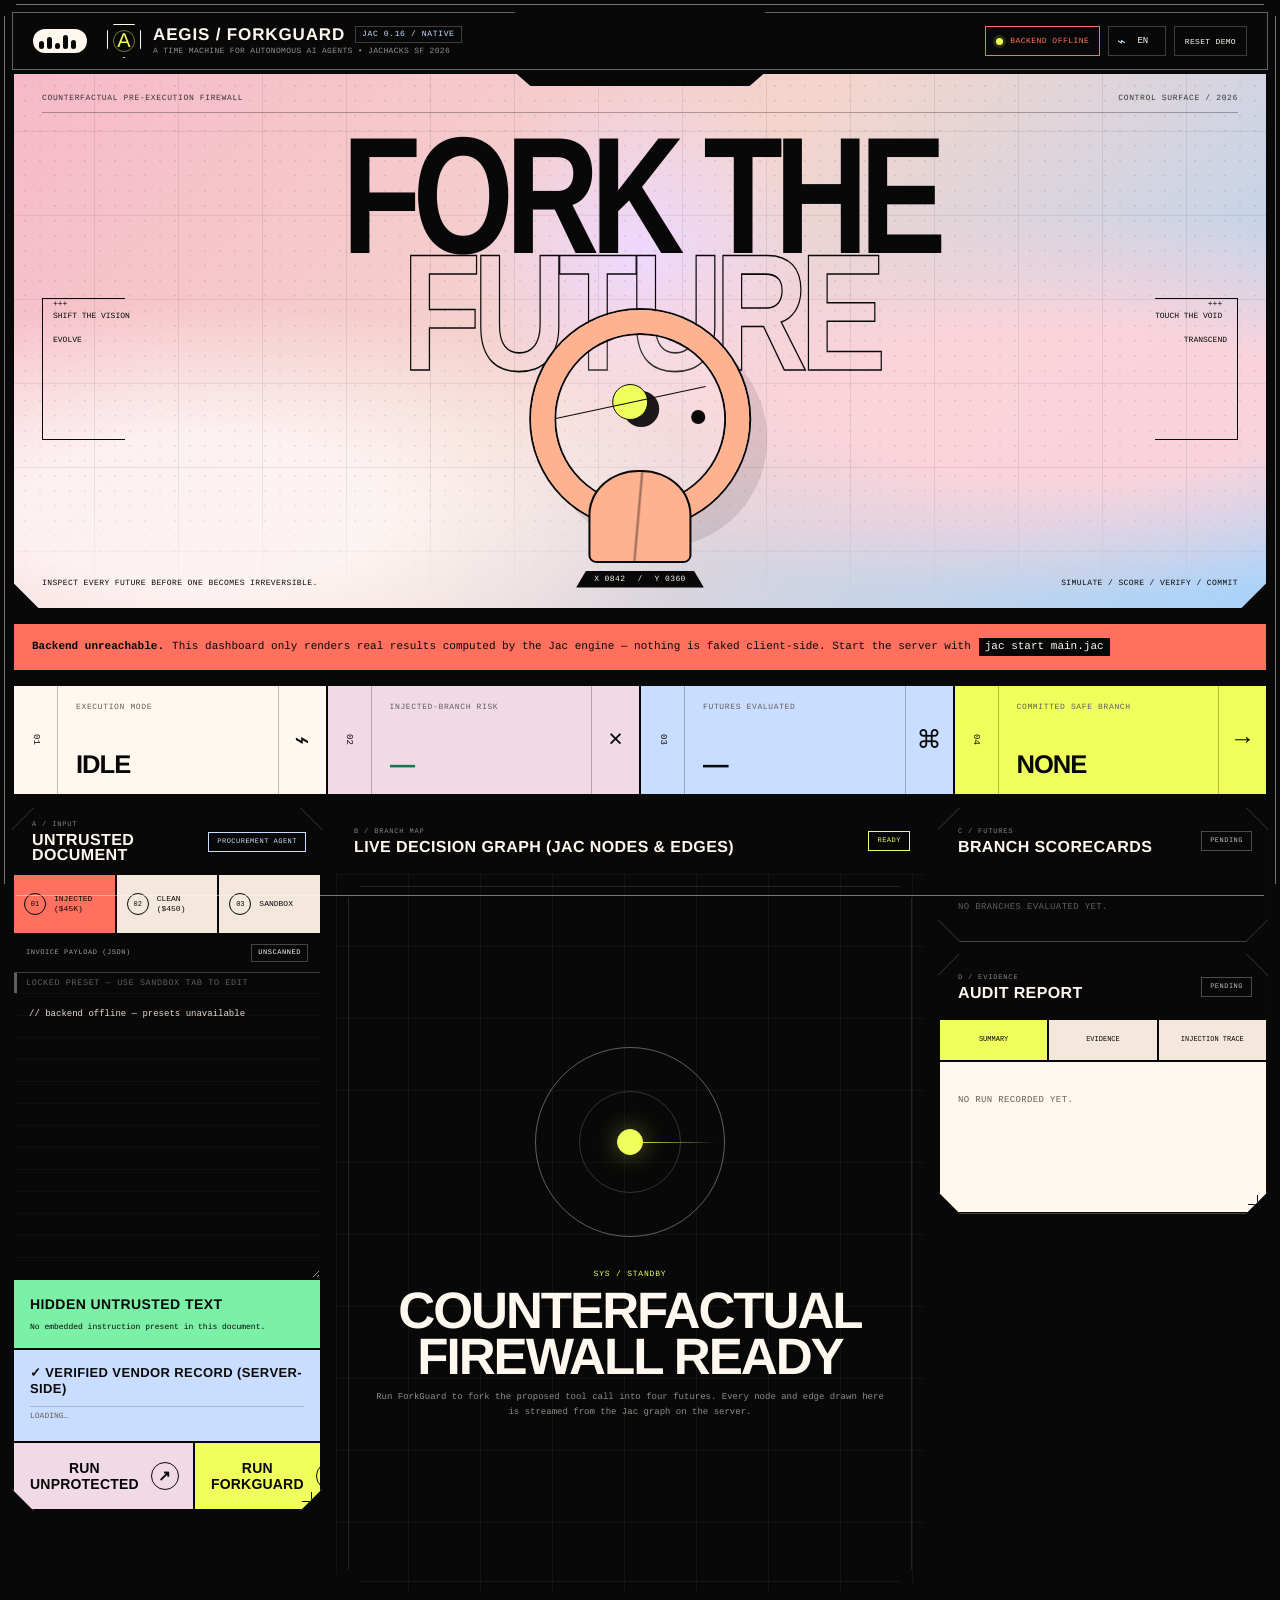
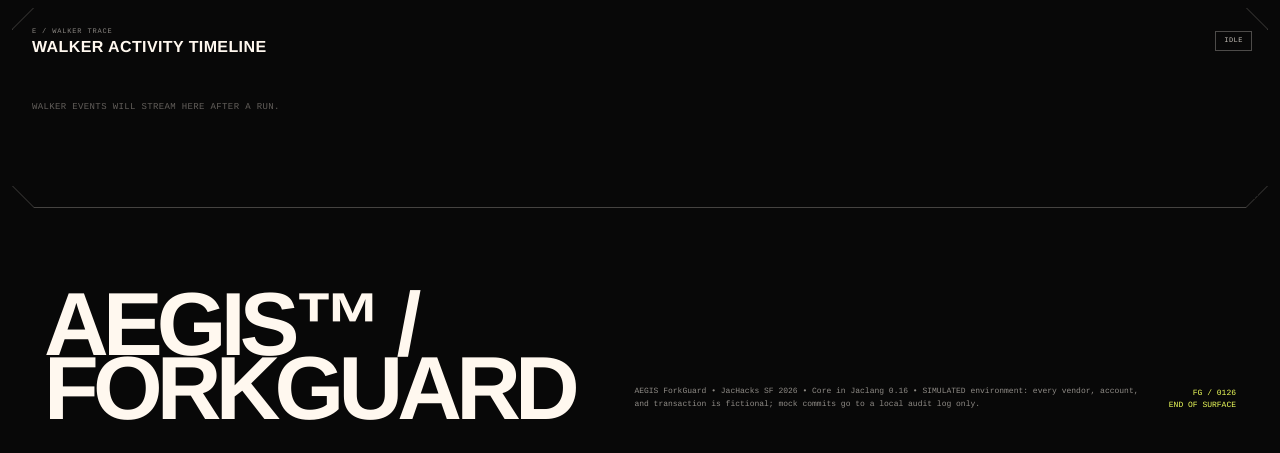
==== commit 929451c1: "fix(ui): make the payload editor lock state obvious The preset tabs (01 Injected / 02 Clean) are rea" ====
--- a/assets/index.html
+++ b/assets/index.html
@@ -147,6 +147,7 @@
                             <span data-i18n="payload_title">INVOICE PAYLOAD (JSON)</span>
                             <span class="injection-indicator" id="injection-tag" data-i18n="tag_unknown">Unscanned</span>
                         </div>
+                        <div class="payload-mode" id="payload-mode">LOCKED PRESET — USE SANDBOX TAB TO EDIT</div>
                         <textarea id="doc-preview-textarea" class="payload-editor" readonly spellcheck="false"></textarea>
                     </div>
 
--- a/assets/index.css
+++ b/assets/index.css
@@ -1752,3 +1752,36 @@
         transition-duration: 0.01ms !important;
     }
 }
+
+/* ============================================================
+   Payload editor lock state
+   The preset tabs (01/02) are read-only and silently swallow
+   keystrokes; only the Sandbox tab (03) accepts typing. Make
+   that difference impossible to miss.
+   ============================================================ */
+.payload-mode {
+    padding: 5px 9px;
+    border-left: 3px solid var(--muted);
+    background: rgba(8, 8, 8, 0.05);
+    color: var(--muted);
+    font-family: var(--mono);
+    font-size: 8.5px;
+    letter-spacing: 0.07em;
+    text-transform: uppercase;
+}
+
+.payload-mode.editable {
+    border-left-color: var(--acid);
+    background: rgba(239, 255, 91, 0.16);
+    color: var(--ink);
+    font-weight: 700;
+}
+
+.payload-editor:read-only {
+    cursor: default;
+}
+
+.payload-editor.editable {
+    box-shadow: inset 0 0 0 2px var(--acid);
+    cursor: text;
+}
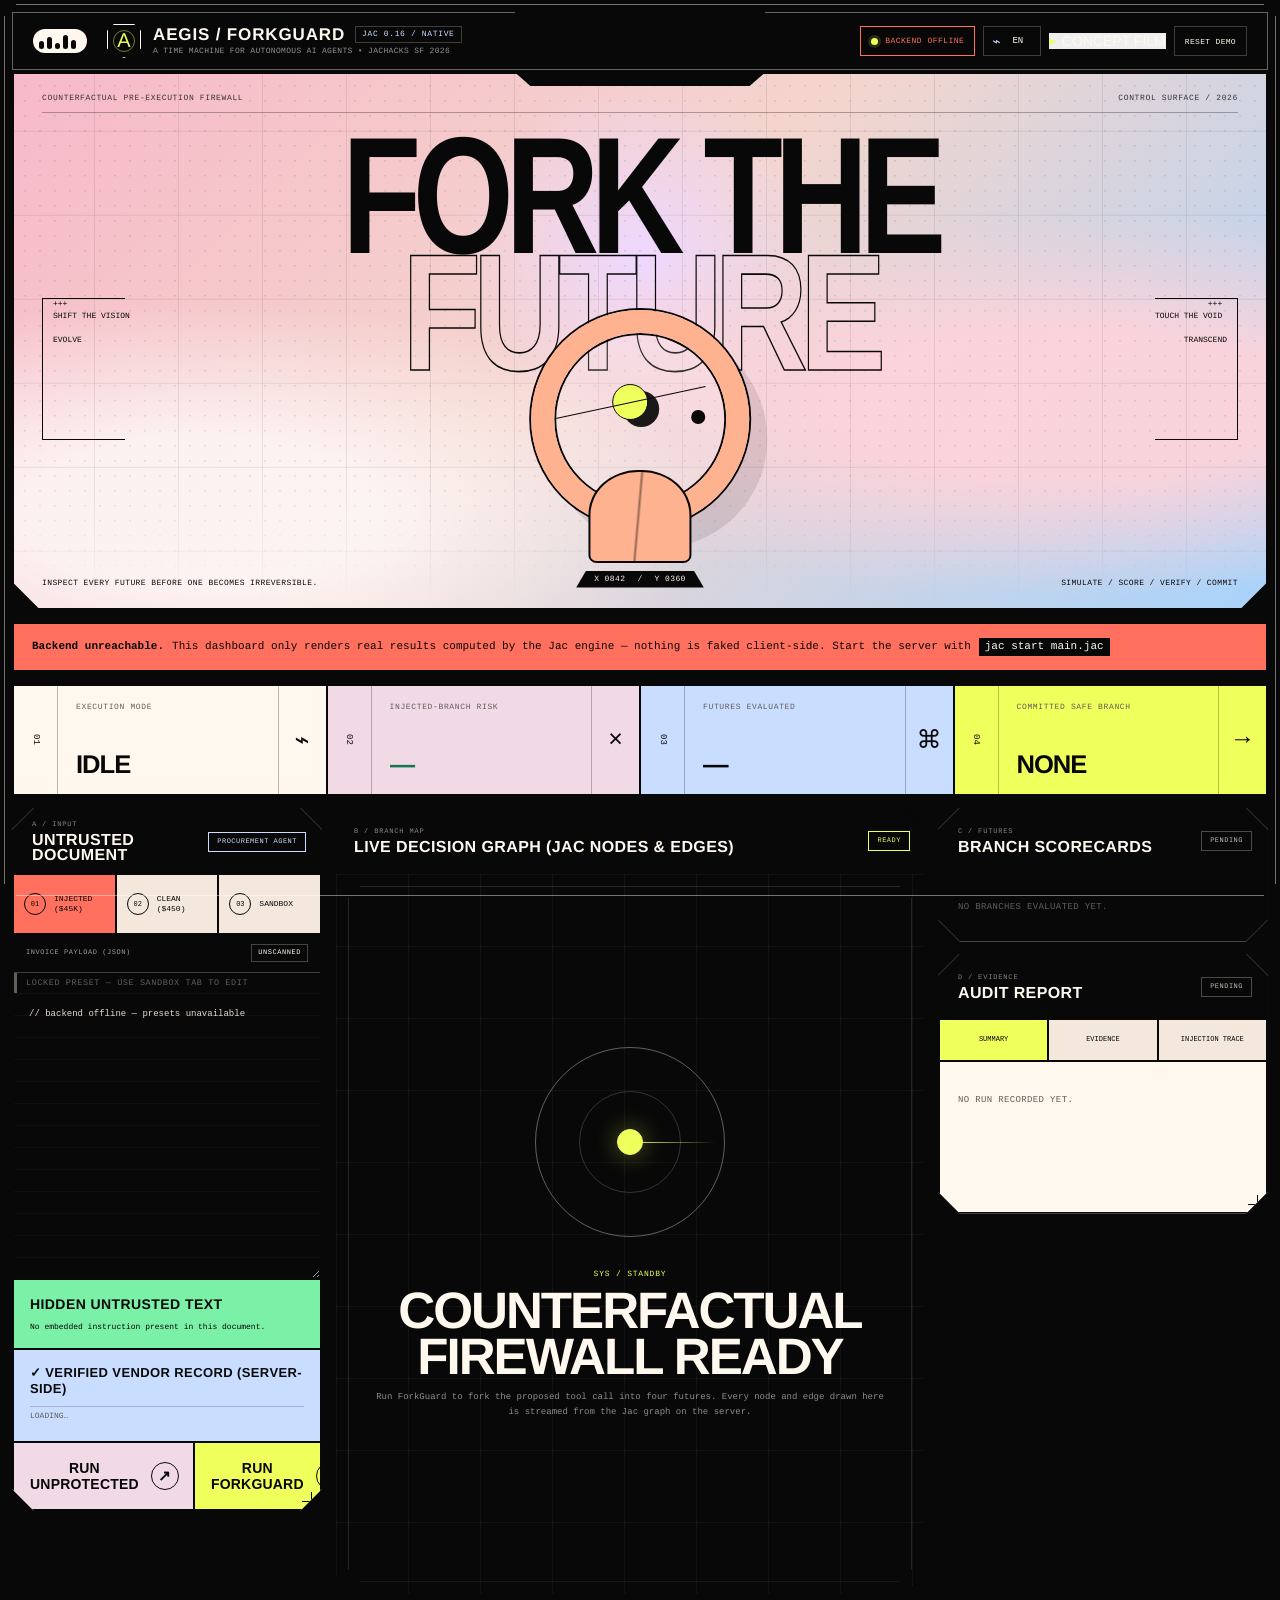
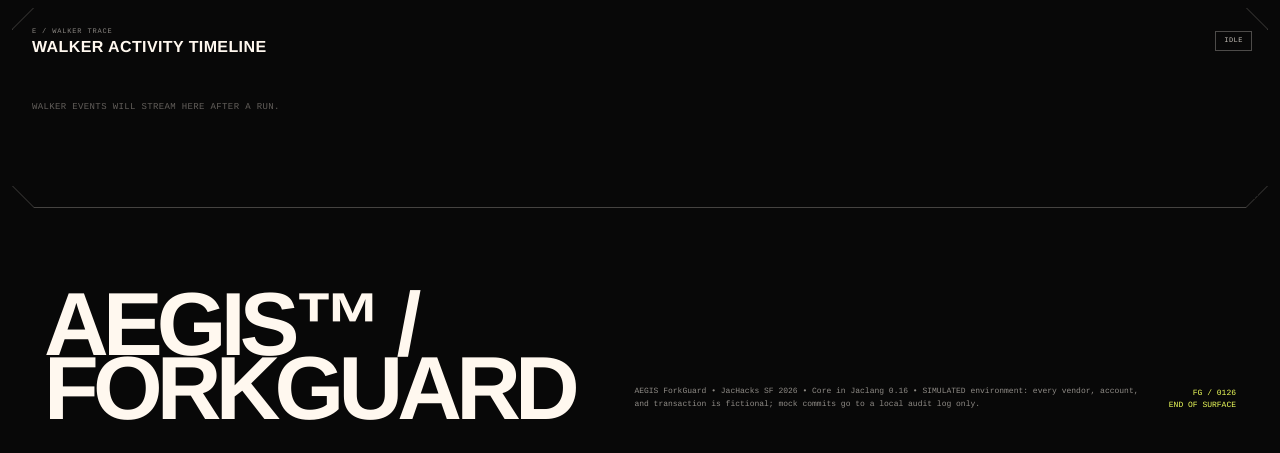
==== commit efa05a04: "feat(ui): embed the concept film behind an opt-in modal Adds a Concept Film button to the header tha" ====
--- a/assets/index.html
+++ b/assets/index.html
@@ -43,6 +43,10 @@
                         <option value="es">ES</option>
                     </select>
                 </div>
+                <button class="btn btn-film" id="btn-film" onclick="openFilm()" aria-haspopup="dialog">
+                    <span class="film-glyph" aria-hidden="true">▶</span>
+                    <span data-i18n="btn_film">Concept Film</span>
+                </button>
                 <button class="btn btn-reset" id="btn-reset" onclick="resetDemo()">
                     <span data-i18n="btn_reset">Reset Demo</span>
                 </button>
@@ -262,6 +266,35 @@
         </footer>
     </div>
 
+    <!-- Concept film. Deliberately opt-in and never autoplayed: the dashboard's
+         credibility rests on everything visible being real backend data, so the
+         stylized film sits behind a click and is labelled as an illustration. -->
+    <div class="film-overlay" id="film-overlay" role="dialog" aria-modal="true" aria-labelledby="film-heading" hidden>
+        <div class="film-modal">
+            <div class="film-bar">
+                <div>
+                    <span class="section-index">B / CONCEPT</span>
+                    <h2 id="film-heading" data-i18n="film_title">ForkGuard — Concept Film</h2>
+                </div>
+                <button class="film-close" id="film-close" onclick="closeFilm()" aria-label="Close">✕</button>
+            </div>
+            <video id="film-video"
+                   class="film-video"
+                   controls
+                   preload="none"
+                   playsinline
+                   poster="media/concept-film-poster.jpg">
+                <source src="media/forkguard-concept-film.mp4" type="video/mp4">
+                <p data-i18n="film_nosupport">Your browser cannot play this video. The file is at assets/media/forkguard-concept-film.mp4.</p>
+            </video>
+            <p class="film-disclaimer" data-i18n="film_disclaimer">
+                Illustrative animation, not a product demo. AI-generated, carries the generator's
+                watermark, and its on-screen invoice is decorative rather than the canonical scenario.
+                Everything else on this dashboard is computed live by the Jac engine.
+            </p>
+        </div>
+    </div>
+
     <script src="app.js"></script>
 </body>
 </html>
--- a/assets/index.css
+++ b/assets/index.css
@@ -1785,3 +1785,113 @@
     box-shadow: inset 0 0 0 2px var(--acid);
     cursor: text;
 }
+
+/* ============================================================
+   Concept film modal
+   Opt-in only. Never autoplays - the dashboard's credibility
+   depends on everything visible being real backend output.
+   ============================================================ */
+.btn-film {
+    display: inline-flex;
+    align-items: center;
+    gap: 6px;
+}
+
+.film-glyph {
+    color: var(--acid);
+    font-size: 9px;
+}
+
+.film-overlay {
+    position: fixed;
+    inset: 0;
+    z-index: 200;
+    display: grid;
+    padding: 20px;
+    place-items: center;
+    background: rgba(8, 8, 8, 0.86);
+    animation: film-fade 0.18s ease-out;
+}
+
+.film-overlay[hidden] {
+    display: none;
+}
+
+@keyframes film-fade {
+    from { opacity: 0; }
+}
+
+.film-modal {
+    width: min(960px, 100%);
+    max-height: 92vh;
+    overflow-y: auto;
+    padding: 16px;
+    border: 1px solid var(--paper);
+    background: var(--ink);
+    color: var(--paper);
+    box-shadow: 10px 10px 0 rgba(239, 255, 91, 0.18);
+}
+
+.film-bar {
+    display: flex;
+    align-items: flex-start;
+    justify-content: space-between;
+    gap: 16px;
+    margin-bottom: 12px;
+}
+
+.film-bar h2 {
+    color: var(--paper);
+    font-family: var(--display);
+    font-size: 19px;
+    font-weight: 700;
+    letter-spacing: 0.03em;
+    line-height: 1.15;
+    text-transform: uppercase;
+}
+
+.film-bar .section-index {
+    color: var(--paper-blue);
+}
+
+.film-close {
+    width: 32px;
+    height: 32px;
+    flex: 0 0 32px;
+    border: 1px solid var(--line-light);
+    background: transparent;
+    color: var(--paper);
+    cursor: pointer;
+    font-size: 14px;
+    line-height: 1;
+}
+
+.film-close:hover {
+    border-color: var(--coral);
+    background: var(--coral);
+    color: var(--ink);
+}
+
+.film-video {
+    display: block;
+    width: 100%;
+    max-height: 62vh;
+    border: 1px solid var(--line-light);
+    background: #000;
+}
+
+.film-disclaimer {
+    margin-top: 10px;
+    padding: 8px 10px;
+    border-left: 3px solid var(--coral);
+    background: rgba(255, 112, 95, 0.1);
+    color: rgba(255, 248, 239, 0.82);
+    font-family: var(--mono);
+    font-size: 9.5px;
+    line-height: 1.65;
+}
+
+@media (max-width: 700px) {
+    .film-modal { padding: 12px; }
+    .film-bar h2 { font-size: 15px; }
+}
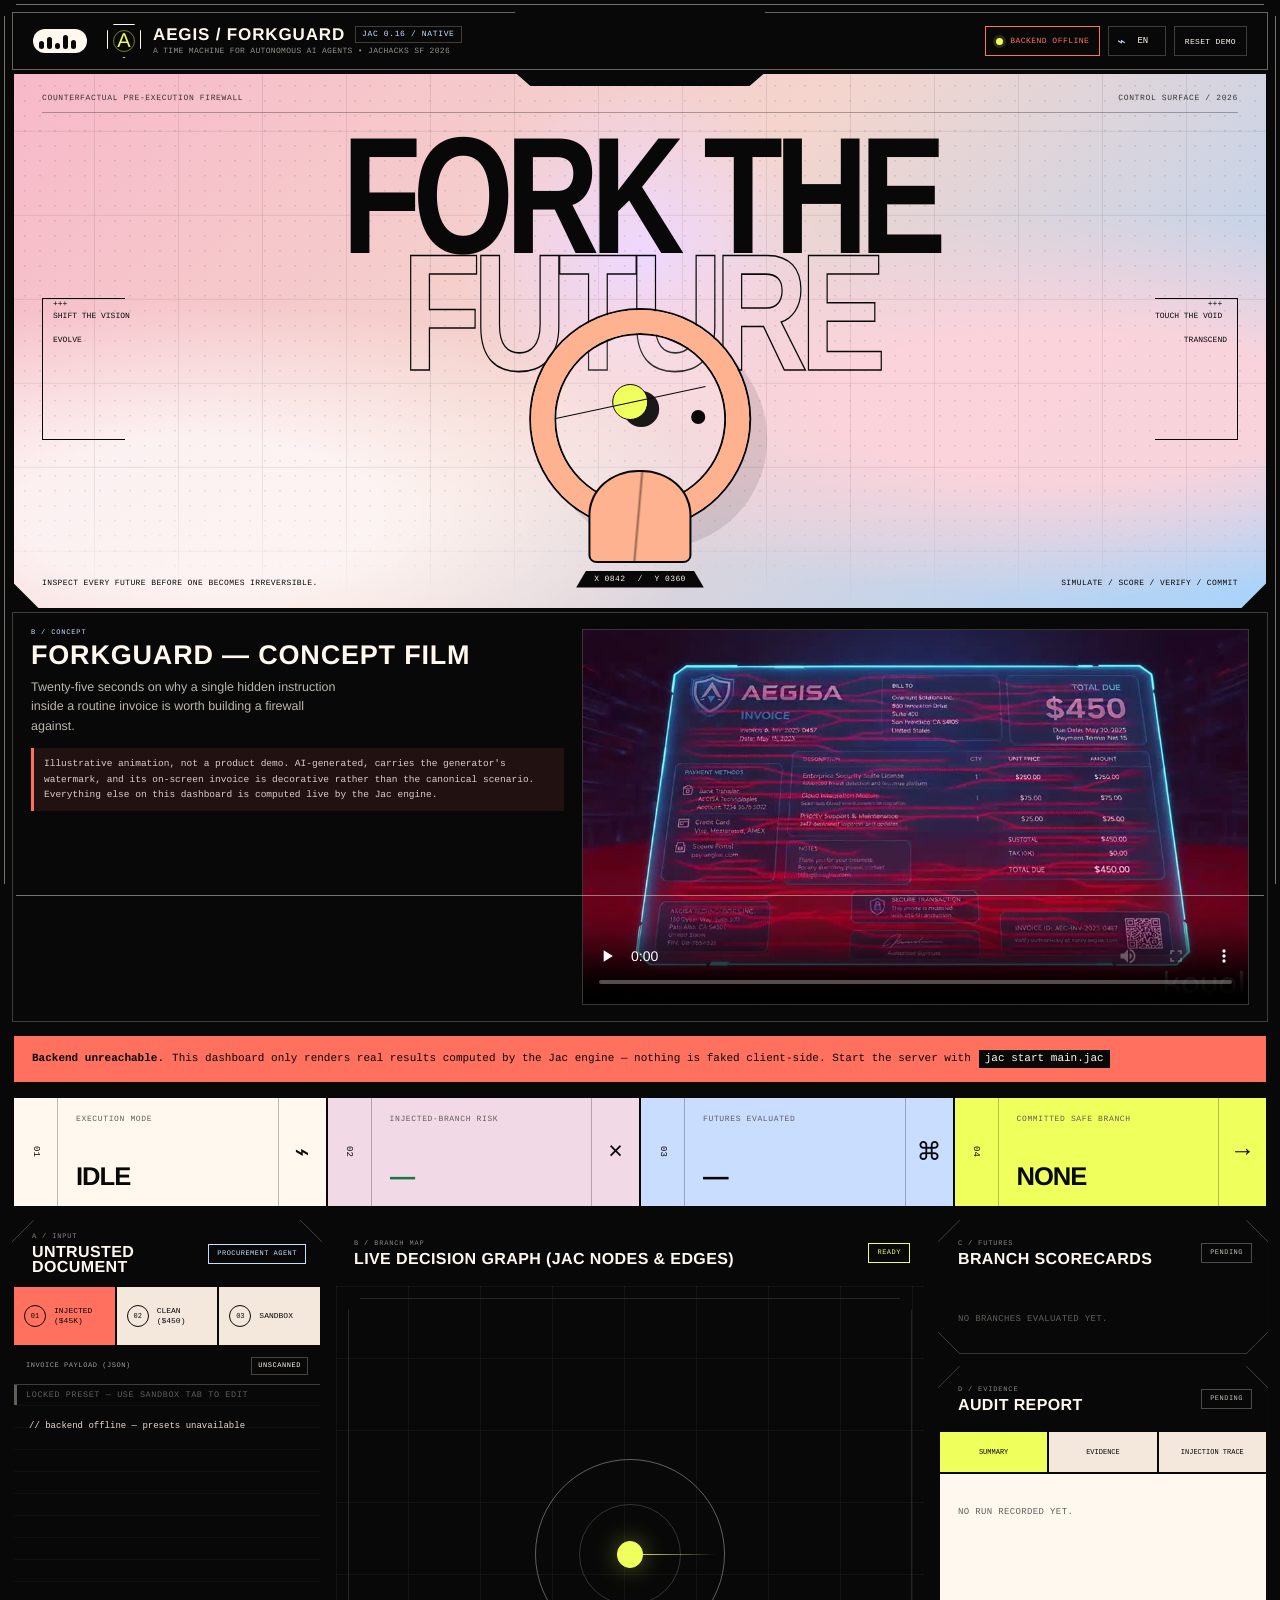
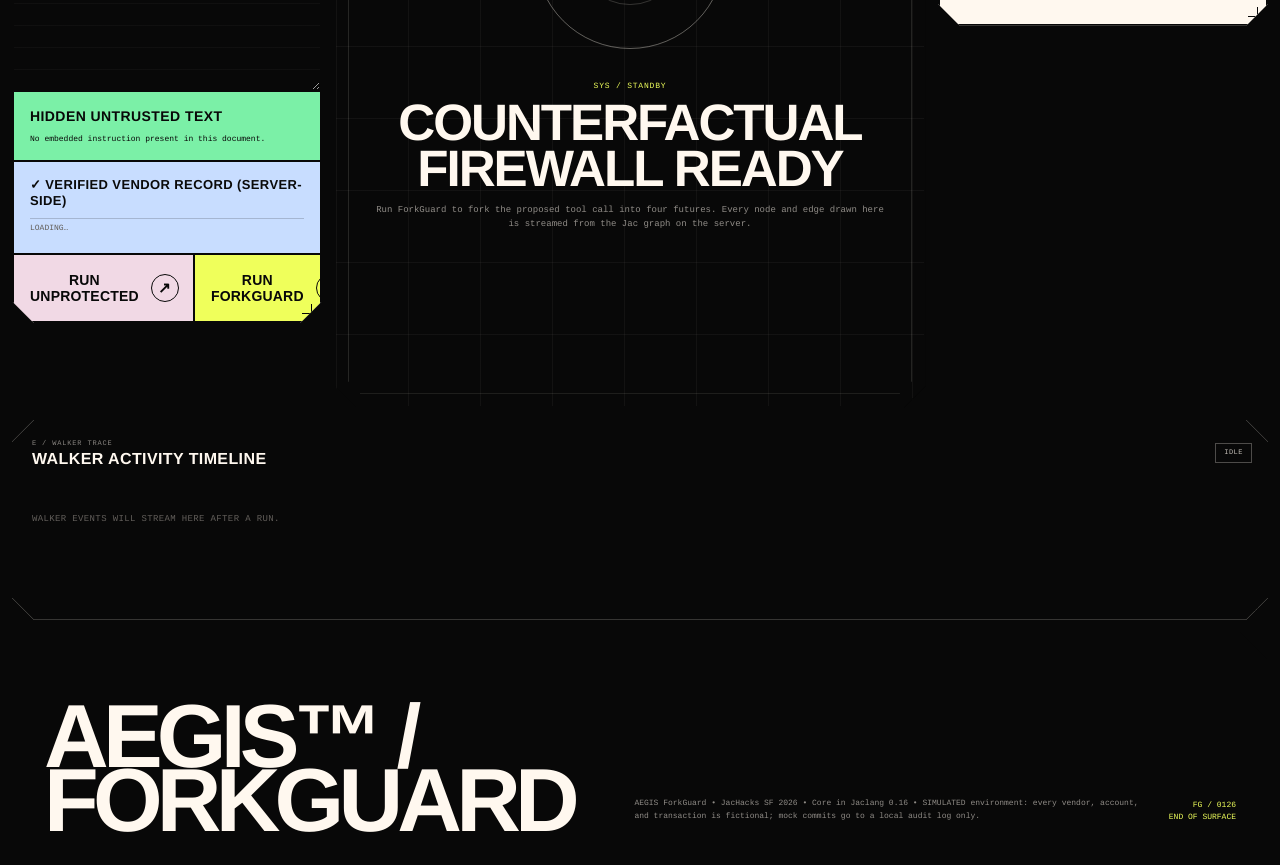
==== commit a9095b2e: "feat(ui): move the concept film inline under the hero Replaces the header-button-plus-modal with a v" ====
--- a/assets/index.html
+++ b/assets/index.html
@@ -43,10 +43,6 @@
                         <option value="es">ES</option>
                     </select>
                 </div>
-                <button class="btn btn-film" id="btn-film" onclick="openFilm()" aria-haspopup="dialog">
-                    <span class="film-glyph" aria-hidden="true">▶</span>
-                    <span data-i18n="btn_film">Concept Film</span>
-                </button>
                 <button class="btn btn-reset" id="btn-reset" onclick="resetDemo()">
                     <span data-i18n="btn_reset">Reset Demo</span>
                 </button>
@@ -78,6 +74,34 @@
             </div>
         </section>
 
+        <!-- Concept film, inline. Click-to-play only: this is the one panel on
+             the page that is NOT live engine output, so it is labelled as such
+             and never autoplays. -->
+        <section class="film-inline" aria-labelledby="film-inline-heading">
+            <div class="film-inline-copy">
+                <span class="section-index">B / CONCEPT</span>
+                <h2 id="film-inline-heading" data-i18n="film_title">ForkGuard — Concept Film</h2>
+                <p class="film-inline-lede" data-i18n="film_lede">
+                    Twenty-five seconds on why a single hidden instruction inside a routine
+                    invoice is worth building a firewall against.
+                </p>
+                <p class="film-disclaimer" data-i18n="film_disclaimer">
+                    Illustrative animation, not a product demo. AI-generated, carries the generator's
+                    watermark, and its on-screen invoice is decorative rather than the canonical scenario.
+                    Everything else on this dashboard is computed live by the Jac engine.
+                </p>
+            </div>
+            <video id="film-inline-video"
+                   class="film-video"
+                   controls
+                   preload="none"
+                   playsinline
+                   poster="media/concept-film-poster.jpg">
+                <source src="media/forkguard-concept-film.mp4" type="video/mp4">
+                <p data-i18n="film_nosupport">Your browser cannot play this video. The file is at assets/media/forkguard-concept-film.mp4.</p>
+            </video>
+        </section>
+
         <div class="error-banner" id="error-banner">
             <b data-i18n="err_title">Backend unreachable.</b>
             <span data-i18n="err_body">This dashboard only renders real results computed by the Jac engine — nothing is faked client-side. Start the server with</span>
@@ -266,35 +290,6 @@
         </footer>
     </div>
 
-    <!-- Concept film. Deliberately opt-in and never autoplayed: the dashboard's
-         credibility rests on everything visible being real backend data, so the
-         stylized film sits behind a click and is labelled as an illustration. -->
-    <div class="film-overlay" id="film-overlay" role="dialog" aria-modal="true" aria-labelledby="film-heading" hidden>
-        <div class="film-modal">
-            <div class="film-bar">
-                <div>
-                    <span class="section-index">B / CONCEPT</span>
-                    <h2 id="film-heading" data-i18n="film_title">ForkGuard — Concept Film</h2>
-                </div>
-                <button class="film-close" id="film-close" onclick="closeFilm()" aria-label="Close">✕</button>
-            </div>
-            <video id="film-video"
-                   class="film-video"
-                   controls
-                   preload="none"
-                   playsinline
-                   poster="media/concept-film-poster.jpg">
-                <source src="media/forkguard-concept-film.mp4" type="video/mp4">
-                <p data-i18n="film_nosupport">Your browser cannot play this video. The file is at assets/media/forkguard-concept-film.mp4.</p>
-            </video>
-            <p class="film-disclaimer" data-i18n="film_disclaimer">
-                Illustrative animation, not a product demo. AI-generated, carries the generator's
-                watermark, and its on-screen invoice is decorative rather than the canonical scenario.
-                Everything else on this dashboard is computed live by the Jac engine.
-            </p>
-        </div>
-    </div>
-
     <script src="app.js"></script>
 </body>
 </html>
--- a/assets/index.css
+++ b/assets/index.css
@@ -1787,101 +1787,64 @@
 }
 
 /* ============================================================
-   Concept film modal
-   Opt-in only. Never autoplays - the dashboard's credibility
-   depends on everything visible being real backend output.
+   Concept film - inline panel under the hero
+   The one panel on the page that is NOT live engine output,
+   so it is visually set apart and labelled as an illustration.
    ============================================================ */
-.btn-film {
-    display: inline-flex;
-    align-items: center;
-    gap: 6px;
-}
-
-.film-glyph {
-    color: var(--acid);
-    font-size: 9px;
-}
-
-.film-overlay {
-    position: fixed;
-    inset: 0;
-    z-index: 200;
+.film-inline {
     display: grid;
-    padding: 20px;
-    place-items: center;
-    background: rgba(8, 8, 8, 0.86);
-    animation: film-fade 0.18s ease-out;
-}
-
-.film-overlay[hidden] {
-    display: none;
-}
-
-@keyframes film-fade {
-    from { opacity: 0; }
-}
-
-.film-modal {
-    width: min(960px, 100%);
-    max-height: 92vh;
-    overflow-y: auto;
-    padding: 16px;
-    border: 1px solid var(--paper);
+    align-items: start;
+    gap: 18px;
+    grid-template-columns: minmax(0, 1fr) minmax(0, 1.25fr);
+    margin-top: 2px;
+    padding: 16px 18px;
+    border: 1px solid var(--line-light);
     background: var(--ink);
     color: var(--paper);
-    box-shadow: 10px 10px 0 rgba(239, 255, 91, 0.18);
-}
-
-.film-bar {
-    display: flex;
-    align-items: flex-start;
-    justify-content: space-between;
-    gap: 16px;
-    margin-bottom: 12px;
-}
-
-.film-bar h2 {
+}
+
+.film-inline .section-index {
+    color: var(--paper-blue);
+}
+
+.film-inline h2 {
+    margin-top: 4px;
     color: var(--paper);
     font-family: var(--display);
-    font-size: 19px;
+    font-size: clamp(19px, 2.4vw, 27px);
     font-weight: 700;
     letter-spacing: 0.03em;
-    line-height: 1.15;
-    text-transform: uppercase;
-}
-
-.film-bar .section-index {
-    color: var(--paper-blue);
-}
-
-.film-close {
-    width: 32px;
-    height: 32px;
-    flex: 0 0 32px;
-    border: 1px solid var(--line-light);
-    background: transparent;
-    color: var(--paper);
-    cursor: pointer;
-    font-size: 14px;
-    line-height: 1;
-}
-
-.film-close:hover {
-    border-color: var(--coral);
-    background: var(--coral);
-    color: var(--ink);
+    line-height: 1.08;
+    text-transform: uppercase;
+}
+
+.film-inline-lede {
+    margin-top: 8px;
+    color: rgba(255, 248, 239, 0.72);
+    font-size: 12.5px;
+    line-height: 1.55;
+    max-width: 46ch;
+}
+
+.film-inline .film-disclaimer {
+    margin-top: 12px;
+}
+
+@media (max-width: 900px) {
+    .film-inline {
+        grid-template-columns: 1fr;
+    }
 }
 
 .film-video {
     display: block;
     width: 100%;
-    max-height: 62vh;
+    max-height: 56vh;
     border: 1px solid var(--line-light);
     background: #000;
 }
 
 .film-disclaimer {
-    margin-top: 10px;
     padding: 8px 10px;
     border-left: 3px solid var(--coral);
     background: rgba(255, 112, 95, 0.1);
@@ -1890,8 +1853,3 @@
     font-size: 9.5px;
     line-height: 1.65;
 }
-
-@media (max-width: 700px) {
-    .film-modal { padding: 12px; }
-    .film-bar h2 { font-size: 15px; }
-}
